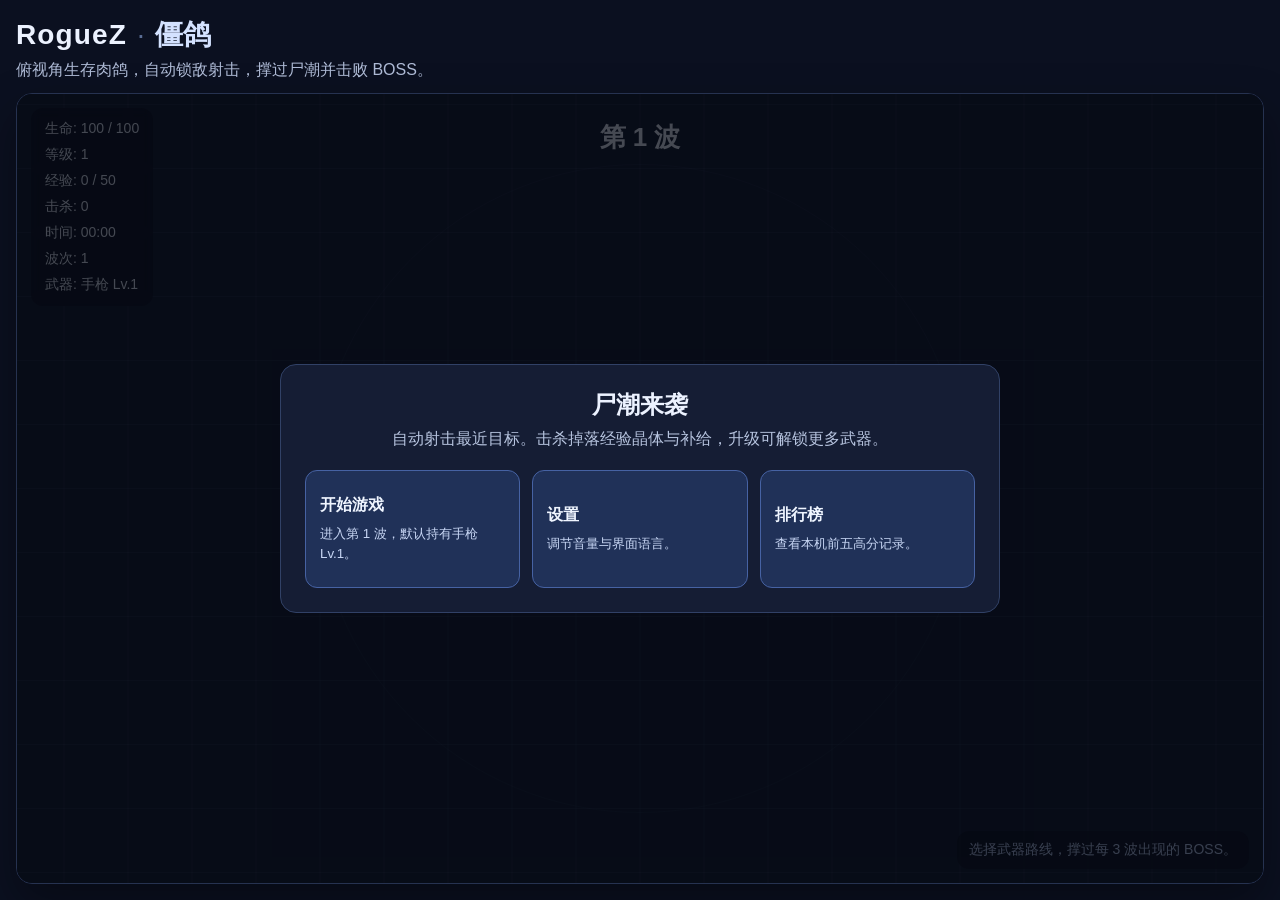
==== index.html @ 183d68a4 "Add files via upload" ====
<!DOCTYPE html>
<html lang="zh-CN" id="htmlRoot">
<head>
  <meta charset="UTF-8">
  <meta name="viewport" content="width=device-width, initial-scale=1.0">
  <title>RogueZ · 僵鸽</title>
  <link rel="stylesheet" href="style.css">
</head>
<body>
  <div class="game-shell">
    <header class="topbar">
      <div>
        <h1 class="game-title"><span class="game-title-en">RogueZ</span><span class="game-title-sep">·</span><span id="gameTitleSuffix" class="game-title-cn">僵鸽</span></h1>
        <p id="pageSubtitle">俯视角生存肉鸽，自动锁敌射击，撑过尸潮并击败 BOSS。</p>
      </div>
    </header>

    <section class="game-panel">
      <canvas id="gameCanvas" width="960" height="540"></canvas>

      <div id="hud" class="hud">
        <div><span id="hudLblHp"></span> <span id="hpText">0 / 0</span></div>
        <div><span id="hudLblLevel"></span> <span id="levelText">1</span></div>
        <div><span id="hudLblXp"></span> <span id="xpText">0 / 0</span></div>
        <div><span id="hudLblKills"></span> <span id="killsText">0</span></div>
        <div><span id="hudLblTime"></span> <span id="timeText">00:00</span></div>
        <div><span id="hudLblWave"></span> <span id="waveText">1</span></div>
        <div><span id="hudLblWeapons"></span> <span id="weaponText">—</span></div>
      </div>

      <div id="message" class="message">清理尸潮，尽可能活得更久。</div>

      <div id="bossBar" class="boss-bar hidden">
        <div class="boss-bar-header">
          <span id="bossWave">BOSS WAVE</span>
        </div>
        <div class="boss-bar-name-row">
          <span id="bossName">尸王</span>
        </div>
        <div class="boss-bar-track">
          <div id="bossHpFill" class="boss-bar-fill"></div>
        </div>
      </div>

      <div id="overlay" class="overlay hidden">
        <div class="overlay-card">
          <h2 id="overlayTitle">开始游戏</h2>
          <p id="overlayText">选择一项强化。</p>
          <div id="upgradeOptions" class="upgrade-options"></div>
        </div>
      </div>

      <div id="touchControls" class="touch-controls">
        <div class="touch-hint">触屏拖动摇杆移动，武器会自动射击</div>
        <div id="joystick" class="joystick">
          <div id="joystickKnob" class="joystick-knob"></div>
        </div>
      </div>
    </section>
  </div>

  <script src="i18n.js"></script>
  <script src="game.js"></script>
</body>
</html>
---- style.css ----
* {
  box-sizing: border-box;
}

html,
body {
  margin: 0;
  height: 100%;
  min-height: 100%;
  font-family: Arial, Helvetica, sans-serif;
  background: #0b1020;
  color: #ecf2ff;
}

body {
  display: flex;
  flex-direction: column;
  justify-content: flex-start;
  align-items: stretch;
  padding: 16px;
  box-sizing: border-box;
  user-select: none;
}

.game-shell {
  width: 100%;
  max-width: 100%;
  flex: 1;
  min-height: 0;
  display: flex;
  flex-direction: column;
}

.topbar {
  flex-shrink: 0;
  display: flex;
  justify-content: space-between;
  align-items: center;
  gap: 16px;
  margin-bottom: 12px;
}

.topbar .game-title {
  margin: 0 0 6px;
  font-size: 28px;
  display: flex;
  flex-wrap: wrap;
  align-items: baseline;
  gap: 0 10px;
}

.game-title-en {
  letter-spacing: 0.04em;
  font-weight: 700;
}

.game-title-sep {
  color: #5a6d94;
  font-weight: 400;
}

.game-title-cn {
  font-weight: 600;
  color: #d4e2ff;
}

.topbar p {
  margin: 0;
  color: #afbbd6;
}

.game-panel {
  position: relative;
  flex: 1;
  min-height: 0;
  width: 100%;
  display: grid;
  grid-template: 1fr / 1fr;
  border: 1px solid #263250;
  border-radius: 16px;
  overflow: hidden;
  background: linear-gradient(180deg, #151c33 0%, #0e1425 100%);
  box-shadow: 0 20px 45px rgba(0, 0, 0, 0.35);
}

#gameCanvas {
  display: block;
  width: 100%;
  height: 100%;
  min-width: 0;
  min-height: 0;
  background: #11182c;
  touch-action: none;
}

.hud {
  position: absolute;
  top: 14px;
  left: 14px;
  display: grid;
  gap: 8px;
  padding: 12px 14px;
  border-radius: 12px;
  background: rgba(9, 14, 27, 0.75);
  backdrop-filter: blur(4px);
  font-size: 14px;
}

.message {
  position: absolute;
  right: 14px;
  bottom: 14px;
  max-width: 300px;
  padding: 10px 12px;
  border-radius: 12px;
  background: rgba(9, 14, 27, 0.75);
  color: #bfd0f6;
  font-size: 14px;
}

.boss-bar {
  position: absolute;
  top: 62px;
  left: 50%;
  width: min(420px, calc(100% - 220px));
  transform: translateX(-50%);
  padding: 8px 12px 10px;
  border: 1px solid #5d3342;
  border-radius: 12px;
  background: rgba(31, 11, 20, 0.85);
}

.boss-bar.hidden {
  display: none;
}

.boss-bar-header {
  display: flex;
  justify-content: flex-end;
  gap: 12px;
  min-height: 1.1em;
  margin-bottom: 2px;
  font-size: 12px;
  color: #ffd0d7;
}

.boss-bar-name-row {
  display: flex;
  justify-content: flex-start;
  align-items: center;
  margin-bottom: 6px;
  font-size: 15px;
  font-weight: 600;
  color: #ffe8ec;
  line-height: 1.25;
}

.boss-bar-track {
  height: 12px;
  overflow: hidden;
  border-radius: 999px;
  background: rgba(255, 255, 255, 0.1);
}

.boss-bar-fill {
  width: 0%;
  height: 100%;
  border-radius: inherit;
  background: linear-gradient(90deg, #ff7f8d 0%, #ff485d 100%);
}

.overlay {
  position: absolute;
  inset: 0;
  display: flex;
  align-items: center;
  justify-content: center;
  padding: 20px;
  background: rgba(5, 8, 16, 0.72);
}

.overlay.hidden {
  display: none;
}

.overlay-card {
  width: min(720px, 100%);
  padding: 24px;
  border: 1px solid #314166;
  border-radius: 16px;
  background: #151d34;
  text-align: center;
}

.overlay-card h2 {
  margin-top: 0;
  margin-bottom: 8px;
}

.overlay-card p {
  margin: 0 0 20px;
  color: #b7c4df;
}

.upgrade-options {
  display: grid;
  grid-template-columns: repeat(auto-fit, minmax(180px, 1fr));
  gap: 12px;
}

.upgrade-options--settings {
  grid-template-columns: 1fr;
  max-width: 420px;
  margin: 0 auto;
}

.upgrade-options--leaderboard {
  grid-template-columns: 1fr;
  max-width: 520px;
  margin: 0 auto;
}

.leaderboard-wrap {
  text-align: left;
}

.leaderboard-empty {
  margin: 0 0 12px;
  padding: 18px 12px;
  color: #9ab0d4;
  text-align: center;
  font-size: 14px;
}

.leaderboard-list {
  margin: 0 0 12px;
  padding: 0;
  list-style: none;
}

.leaderboard-row {
  display: flex;
  gap: 14px;
  align-items: flex-start;
  margin-bottom: 10px;
  padding: 12px 14px;
  border: 1px solid #314166;
  border-radius: 12px;
  background: rgba(12, 20, 40, 0.55);
}

.leaderboard-row:last-child {
  margin-bottom: 0;
}

.lb-rank {
  flex-shrink: 0;
  width: 28px;
  height: 28px;
  display: flex;
  align-items: center;
  justify-content: center;
  border-radius: 8px;
  background: #284173;
  font-weight: 700;
  font-size: 14px;
  color: #eff5ff;
}

.lb-body {
  flex: 1;
  min-width: 0;
}

.lb-score-line {
  font-size: 15px;
  color: #e8f0ff;
  margin-bottom: 4px;
  line-height: 1.35;
}

.lb-score-line strong {
  color: #9edbff;
}

.lb-sub {
  font-size: 12px;
  color: #95a8cc;
  line-height: 1.4;
}

.settings-volume-row {
  display: flex;
  flex-direction: column;
  align-items: stretch;
  gap: 12px;
  padding: 16px;
  margin-bottom: 4px;
  text-align: left;
  border: 1px solid #314166;
  border-radius: 12px;
  background: rgba(20, 35, 70, 0.45);
}

.settings-volume-label {
  display: flex;
  justify-content: space-between;
  align-items: center;
  font-size: 14px;
  color: #c7d6f4;
}

.settings-volume-value {
  font-variant-numeric: tabular-nums;
  color: #89b4ff;
}

.settings-volume-slider {
  width: 100%;
  height: 8px;
  accent-color: #6b9fff;
  cursor: pointer;
}

.settings-lang-select {
  width: 100%;
  max-width: 280px;
  align-self: flex-start;
  padding: 10px 12px;
  font-size: 14px;
  color: #e8f0ff;
  background: rgba(12, 22, 48, 0.9);
  border: 1px solid #4662a3;
  border-radius: 10px;
  cursor: pointer;
}

.settings-lang-select:focus {
  outline: 2px solid #6b9fff;
  outline-offset: 2px;
}

.upgrade-button {
  border: 1px solid #4662a3;
  border-radius: 12px;
  background: #203158;
  color: #eff5ff;
  cursor: pointer;
  transition: transform 0.12s ease, background 0.12s ease;
}

.upgrade-button:hover {
  background: #284173;
  transform: translateY(-1px);
}

.upgrade-button {
  min-height: 118px;
  padding: 14px;
  text-align: left;
}

.upgrade-button strong {
  display: block;
  margin-bottom: 8px;
  font-size: 16px;
}

.upgrade-button span {
  display: block;
  color: #c7d6f4;
  line-height: 1.5;
}

.touch-controls {
  position: absolute;
  inset: 0;
  pointer-events: none;
}

.touch-hint {
  position: absolute;
  left: 14px;
  bottom: 132px;
  padding: 8px 10px;
  border-radius: 10px;
  background: rgba(9, 14, 27, 0.75);
  color: #bfd0f6;
  font-size: 12px;
  opacity: 0;
}

.joystick {
  position: absolute;
  left: 18px;
  bottom: 18px;
  width: 100px;
  height: 100px;
  border: 1px solid rgba(182, 205, 255, 0.34);
  border-radius: 50%;
  background: rgba(117, 148, 207, 0.14);
  opacity: 0;
  pointer-events: none;
  transition: opacity 0.15s ease;
}

.joystick-knob {
  position: absolute;
  left: 50%;
  top: 50%;
  width: 46px;
  height: 46px;
  border-radius: 50%;
  background: rgba(223, 236, 255, 0.75);
  transform: translate(-50%, -50%);
}

body.touch-enabled .touch-hint,
body.touch-enabled .joystick {
  opacity: 1;
}

body.touch-enabled .joystick {
  pointer-events: auto;
}

@media (max-width: 700px) {
  body {
    padding: 12px;
  }

  .topbar {
    align-items: flex-start;
    flex-direction: column;
  }

  .boss-bar {
    width: calc(100% - 32px);
  }

  .hud {
    right: 14px;
    left: auto;
    max-width: 42%;
    font-size: 13px;
  }

  .message {
    left: 14px;
    right: 14px;
    bottom: 14px;
    max-width: none;
  }
}

@media (pointer: coarse) {
  body {
    padding: 8px;
  }

  .touch-hint,
  .joystick {
    opacity: 1;
  }

  .joystick {
    pointer-events: auto;
  }
}
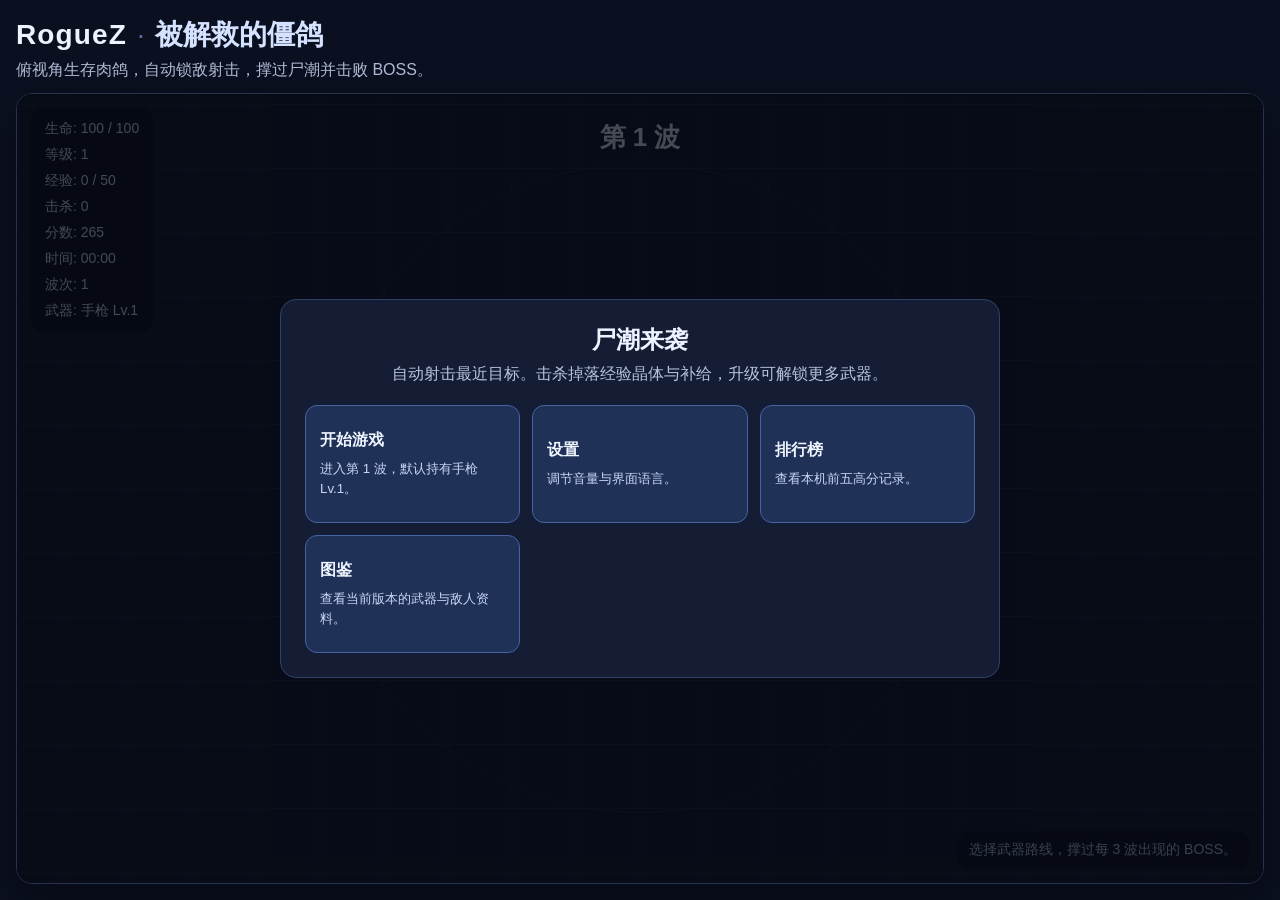
==== commit c4c1c88a: "Add files via upload" ====
--- a/index.html
+++ b/index.html
@@ -1,65 +1,73 @@
-<!DOCTYPE html>
-<html lang="zh-CN" id="htmlRoot">
-<head>
-  <meta charset="UTF-8">
-  <meta name="viewport" content="width=device-width, initial-scale=1.0">
-  <title>RogueZ · 僵鸽</title>
-  <link rel="stylesheet" href="style.css">
-</head>
-<body>
-  <div class="game-shell">
-    <header class="topbar">
-      <div>
-        <h1 class="game-title"><span class="game-title-en">RogueZ</span><span class="game-title-sep">·</span><span id="gameTitleSuffix" class="game-title-cn">僵鸽</span></h1>
-        <p id="pageSubtitle">俯视角生存肉鸽，自动锁敌射击，撑过尸潮并击败 BOSS。</p>
-      </div>
-    </header>
-
-    <section class="game-panel">
-      <canvas id="gameCanvas" width="960" height="540"></canvas>
-
-      <div id="hud" class="hud">
-        <div><span id="hudLblHp"></span> <span id="hpText">0 / 0</span></div>
-        <div><span id="hudLblLevel"></span> <span id="levelText">1</span></div>
-        <div><span id="hudLblXp"></span> <span id="xpText">0 / 0</span></div>
-        <div><span id="hudLblKills"></span> <span id="killsText">0</span></div>
-        <div><span id="hudLblTime"></span> <span id="timeText">00:00</span></div>
-        <div><span id="hudLblWave"></span> <span id="waveText">1</span></div>
-        <div><span id="hudLblWeapons"></span> <span id="weaponText">—</span></div>
-      </div>
-
-      <div id="message" class="message">清理尸潮，尽可能活得更久。</div>
-
-      <div id="bossBar" class="boss-bar hidden">
-        <div class="boss-bar-header">
-          <span id="bossWave">BOSS WAVE</span>
-        </div>
-        <div class="boss-bar-name-row">
-          <span id="bossName">尸王</span>
-        </div>
-        <div class="boss-bar-track">
-          <div id="bossHpFill" class="boss-bar-fill"></div>
-        </div>
-      </div>
-
-      <div id="overlay" class="overlay hidden">
-        <div class="overlay-card">
-          <h2 id="overlayTitle">开始游戏</h2>
-          <p id="overlayText">选择一项强化。</p>
-          <div id="upgradeOptions" class="upgrade-options"></div>
-        </div>
-      </div>
-
-      <div id="touchControls" class="touch-controls">
-        <div class="touch-hint">触屏拖动摇杆移动，武器会自动射击</div>
-        <div id="joystick" class="joystick">
-          <div id="joystickKnob" class="joystick-knob"></div>
-        </div>
-      </div>
-    </section>
-  </div>
-
-  <script src="i18n.js"></script>
-  <script src="game.js"></script>
-</body>
-</html>
+<!DOCTYPE html>
+<html lang="zh-CN" id="htmlRoot">
+<head>
+  <meta charset="UTF-8">
+  <meta name="viewport" content="width=device-width, initial-scale=1.0">
+  <title>被解救的僵鸽</title>
+  <link rel="stylesheet" href="style.css">
+</head>
+<body>
+  <div class="game-shell">
+    <header class="topbar">
+      <div>
+        <h1 class="game-title"><span class="game-title-en">RogueZ</span><span class="game-title-sep">·</span><span id="gameTitleSuffix" class="game-title-cn">被解救的僵鸽</span></h1>
+        <p id="pageSubtitle">俯视角生存肉鸽，自动锁敌射击，撑过尸潮并击败 BOSS。</p>
+      </div>
+    </header>
+
+    <section class="game-panel">
+      <canvas id="gameCanvas" width="960" height="540"></canvas>
+
+      <div id="hud" class="hud">
+        <div><span id="hudLblHp"></span> <span id="hpText">0 / 0</span></div>
+        <div><span id="hudLblLevel"></span> <span id="levelText">1</span></div>
+        <div><span id="hudLblXp"></span> <span id="xpText">0 / 0</span></div>
+        <div><span id="hudLblKills"></span> <span id="killsText">0</span></div>
+        <div><span id="hudLblScore"></span> <span id="scoreText">0</span></div>
+        <div><span id="hudLblTime"></span> <span id="timeText">00:00</span></div>
+        <div><span id="hudLblWave"></span> <span id="waveText">1</span></div>
+        <div><span id="hudLblWeapons"></span> <span id="weaponText">—</span></div>
+        <div id="comboHud" class="combo-hud hidden" data-tier="0">
+          <div id="comboFlame" class="combo-flame"></div>
+          <div class="combo-copy">
+            <div><span id="hudLblCombo"></span> <span id="comboText">0</span></div>
+            <div id="comboMultText" class="combo-multiplier">x1.00</div>
+          </div>
+        </div>
+      </div>
+
+      <div id="message" class="message">清理尸潮，尽可能活得更久。</div>
+
+      <div id="bossBar" class="boss-bar hidden">
+        <div class="boss-bar-header">
+          <span id="bossWave">BOSS WAVE</span>
+        </div>
+        <div class="boss-bar-name-row">
+          <span id="bossName">尸王</span>
+        </div>
+        <div class="boss-bar-track">
+          <div id="bossHpFill" class="boss-bar-fill"></div>
+        </div>
+      </div>
+
+      <div id="overlay" class="overlay hidden">
+        <div class="overlay-card">
+          <h2 id="overlayTitle">开始游戏</h2>
+          <p id="overlayText">选择一项强化。</p>
+          <div id="upgradeOptions" class="upgrade-options"></div>
+        </div>
+      </div>
+
+      <div id="touchControls" class="touch-controls">
+        <div class="touch-hint">触屏拖动摇杆移动，武器会自动射击</div>
+        <div id="joystick" class="joystick">
+          <div id="joystickKnob" class="joystick-knob"></div>
+        </div>
+      </div>
+    </section>
+  </div>
+
+  <script src="i18n.js"></script>
+  <script src="game.js"></script>
+</body>
+</html>
--- a/style.css
+++ b/style.css
@@ -106,6 +106,80 @@
   font-size: 14px;
 }
 
+.combo-hud {
+  display: flex;
+  align-items: center;
+  gap: 10px;
+  margin-top: 4px;
+  padding-top: 8px;
+  border-top: 1px solid rgba(140, 164, 220, 0.16);
+}
+
+.combo-hud.hidden {
+  display: none;
+}
+
+.combo-hud.is-active {
+  transform: scale(1.02);
+}
+
+.combo-copy {
+  display: grid;
+  gap: 2px;
+}
+
+.combo-multiplier {
+  color: #ffd38d;
+  font-weight: 700;
+}
+
+.combo-flame {
+  position: relative;
+  width: 18px;
+  height: 26px;
+  flex: 0 0 auto;
+  border-radius: 60% 40% 65% 35% / 65% 55% 45% 35%;
+  transform: rotate(45deg);
+  background: radial-gradient(circle at 30% 30%, #fff2b7 0%, #ffb454 42%, #ff6a39 78%, #912617 100%);
+  box-shadow: 0 0 8px rgba(255, 148, 77, 0.3);
+  animation: combo-flame-flicker 1.1s ease-in-out infinite;
+}
+
+.combo-flame::before {
+  content: "";
+  position: absolute;
+  inset: 5px 4px 6px 6px;
+  border-radius: inherit;
+  background: radial-gradient(circle at 30% 30%, #fffaf0 0%, #ffe18d 36%, #ff9050 100%);
+}
+
+.combo-hud[data-tier="0"] .combo-flame {
+  filter: saturate(0.75) brightness(0.9);
+  box-shadow: 0 0 6px rgba(255, 148, 77, 0.2);
+}
+
+.combo-hud[data-tier="1"] .combo-flame {
+  box-shadow: 0 0 10px rgba(255, 138, 66, 0.35);
+}
+
+.combo-hud[data-tier="2"] .combo-flame {
+  transform: rotate(45deg) scale(1.08);
+  box-shadow: 0 0 12px rgba(255, 128, 54, 0.42);
+}
+
+.combo-hud[data-tier="3"] .combo-flame,
+.combo-hud[data-tier="4"] .combo-flame,
+.combo-hud[data-tier="5"] .combo-flame {
+  transform: rotate(45deg) scale(1.14);
+  box-shadow: 0 0 16px rgba(255, 118, 46, 0.5);
+}
+
+@keyframes combo-flame-flicker {
+  0% { transform: rotate(43deg) scale(0.98); }
+  50% { transform: rotate(47deg) scale(1.04); }
+  100% { transform: rotate(44deg) scale(1); }
+}
+
 .message {
   position: absolute;
   right: 14px;
@@ -192,6 +266,16 @@
   text-align: center;
 }
 
+.overlay-card--codex {
+  position: relative;
+  width: min(980px, 100%);
+  max-height: min(88vh, calc(100% - 8px));
+  display: flex;
+  flex-direction: column;
+  min-height: 0;
+  overflow: visible;
+}
+
 .overlay-card h2 {
   margin-top: 0;
   margin-bottom: 8px;
@@ -220,8 +304,545 @@
   margin: 0 auto;
 }
 
+.upgrade-options--codex {
+  display: flex;
+  flex-direction: column;
+  gap: 12px;
+  width: min(860px, 100%);
+  margin: 0 auto;
+  overflow: hidden;
+  padding-right: 0;
+}
+
+.upgrade-options--codex-root {
+  display: flex;
+  flex-direction: column;
+  gap: 14px;
+  width: min(860px, 100%);
+  margin: 0 auto;
+}
+
+.codex-root-grid {
+  display: grid;
+  grid-template-columns: repeat(2, minmax(0, 1fr));
+  gap: 16px;
+}
+
+.codex-root-card {
+  min-height: 180px;
+  padding: 22px;
+  border: 1px solid #314166;
+  border-radius: 16px;
+  background: rgba(12, 20, 40, 0.55);
+  color: #eff5ff;
+  text-align: left;
+  cursor: pointer;
+  transition: transform 0.12s ease, background 0.12s ease;
+}
+
+.codex-root-card:hover {
+  background: #203158;
+  transform: translateY(-1px);
+}
+
+.codex-root-card strong,
+.codex-root-card span,
+.codex-root-card small {
+  display: block;
+}
+
+.codex-root-card strong {
+  margin-bottom: 12px;
+  font-size: 26px;
+}
+
+.codex-root-card span {
+  color: #c7d6f4;
+  line-height: 1.6;
+  margin-bottom: 14px;
+}
+
+.codex-root-card small {
+  color: #9edbff;
+  font-size: 14px;
+}
+
+.codex-back-button {
+  flex-shrink: 0;
+  min-height: 92px;
+  text-align: center;
+}
+
+.codex-back-button strong,
+.codex-back-button span {
+  text-align: center;
+}
+
 .leaderboard-wrap {
   text-align: left;
+}
+
+.codex-tabs {
+  display: flex;
+  justify-content: center;
+  gap: 10px;
+}
+
+.codex-tab,
+.codex-page-button {
+  border: 1px solid #4662a3;
+  border-radius: 12px;
+  background: #203158;
+  color: #eff5ff;
+  cursor: pointer;
+  transition: transform 0.12s ease, background 0.12s ease, opacity 0.12s ease;
+}
+
+.codex-tab:hover,
+.codex-page-button:hover {
+  background: #284173;
+  transform: translateY(-1px);
+}
+
+.codex-tab {
+  min-width: 120px;
+  padding: 10px 18px;
+  font-size: 14px;
+  font-weight: 700;
+}
+
+.codex-tab.is-active {
+  background: #33569c;
+  border-color: #7ea7ff;
+}
+
+.codex-page-area {
+  min-height: 0;
+  margin-bottom: 6px;
+}
+
+.codex-section {
+  position: relative;
+  text-align: left;
+}
+
+.codex-section-title {
+  margin: 0 0 14px;
+  font-size: 18px;
+  color: #e8f0ff;
+}
+
+.codex-grid {
+  display: grid;
+  grid-template-columns: repeat(auto-fit, minmax(132px, 148px));
+  justify-content: center;
+  gap: 14px;
+}
+
+.codex-grid-wrap {
+  position: relative;
+}
+
+.codex-card {
+  position: relative;
+  display: block;
+  width: 100%;
+  min-height: 192px;
+  padding: 12px;
+  border: 2px solid #5a6f9f;
+  border-radius: 18px;
+  background:
+    radial-gradient(circle at top, rgba(255, 255, 255, 0.05), transparent 50%),
+    linear-gradient(180deg, rgba(22, 31, 56, 0.98) 0%, rgba(11, 17, 31, 0.98) 100%);
+  box-shadow:
+    inset 0 0 0 1px rgba(255, 255, 255, 0.04),
+    0 10px 18px rgba(0, 0, 0, 0.18);
+  overflow: hidden;
+  text-align: left;
+  cursor: pointer;
+  transition: transform 0.12s ease, box-shadow 0.12s ease, background 0.12s ease;
+}
+
+.codex-card:hover,
+.codex-card:focus-visible {
+  transform: translateY(-2px);
+  box-shadow:
+    inset 0 0 0 1px rgba(255, 255, 255, 0.05),
+    0 0 0 2px rgba(144, 164, 255, 0.2),
+    0 14px 28px rgba(0, 0, 0, 0.24);
+  outline: none;
+}
+
+.codex-card::before {
+  content: "";
+  position: absolute;
+  inset: 0;
+  border-top: 4px solid rgba(168, 186, 255, 0.9);
+  opacity: 0.95;
+  pointer-events: none;
+}
+
+.codex-card::after {
+  content: "";
+  position: absolute;
+  inset: 8px;
+  border-radius: 12px;
+  pointer-events: none;
+  opacity: 0.28;
+}
+
+.codex-card[data-category="weapons"]::after {
+  border: 1px solid rgba(255, 255, 255, 0.16);
+  box-shadow: inset 0 0 24px rgba(120, 180, 255, 0.06);
+}
+
+.codex-card[data-category="enemies"]::after {
+  background:
+    repeating-linear-gradient(
+      -24deg,
+      rgba(255, 255, 255, 0.06) 0 2px,
+      transparent 2px 10px
+    );
+}
+
+.codex-card.is-locked {
+  border-color: #5a6f9f;
+  background:
+    repeating-linear-gradient(
+      45deg,
+      rgba(173, 189, 255, 0.06) 0 8px,
+      rgba(17, 25, 46, 0) 8px 16px
+    ),
+    linear-gradient(180deg, rgba(33, 45, 80, 0.98) 0%, rgba(14, 21, 40, 0.98) 100%);
+  box-shadow:
+    inset 0 0 0 1px rgba(255, 255, 255, 0.03),
+    0 0 0 2px rgba(144, 164, 255, 0.1),
+    0 10px 18px rgba(0, 0, 0, 0.18);
+}
+
+.codex-card.is-locked::before {
+  border-top-color: rgba(168, 186, 255, 0.7);
+}
+
+.codex-card.is-locked::after {
+  border: 1px solid rgba(168, 186, 255, 0.14);
+  background:
+    radial-gradient(circle at center, rgba(168, 186, 255, 0.08), transparent 58%),
+    linear-gradient(135deg, rgba(255, 255, 255, 0.03), transparent 42%);
+  opacity: 1;
+}
+
+.codex-card-top {
+  display: flex;
+  justify-content: space-between;
+  align-items: center;
+  gap: 12px;
+  margin-bottom: 10px;
+}
+
+.codex-card-tag,
+.codex-card-index {
+  font-size: 12px;
+  font-weight: 700;
+  letter-spacing: 0.04em;
+  text-transform: uppercase;
+  position: relative;
+  z-index: 1;
+}
+
+.codex-card-tag {
+  color: #a8baff;
+}
+
+.codex-card-index {
+  color: #91a0c4;
+}
+
+.codex-card-art {
+  display: flex;
+  align-items: center;
+  justify-content: center;
+  width: 100%;
+  min-height: 88px;
+  margin-bottom: 14px;
+  border-radius: 12px;
+  background: rgba(255, 255, 255, 0.04);
+  color: #dce7ff;
+  font-size: 28px;
+  font-weight: 800;
+  letter-spacing: 0.06em;
+  position: relative;
+  z-index: 1;
+}
+
+.codex-card-art--back {
+  border: 1px solid rgba(168, 186, 255, 0.14);
+  background:
+    radial-gradient(circle at center, rgba(168, 186, 255, 0.1), transparent 60%),
+    repeating-linear-gradient(
+      -45deg,
+      rgba(168, 186, 255, 0.08) 0 6px,
+      rgba(255, 255, 255, 0) 6px 12px
+    ),
+    linear-gradient(180deg, rgba(28, 39, 70, 0.96), rgba(16, 23, 43, 0.98));
+  color: #dbe4ff;
+  font-size: 44px;
+  text-shadow: 0 2px 10px rgba(255, 255, 255, 0.08);
+}
+
+.codex-card-lock {
+  position: absolute;
+  right: 14px;
+  top: 14px;
+  padding: 4px 8px;
+  border-radius: 999px;
+  background: rgba(118, 128, 152, 0.16);
+  color: #c9d0df;
+  font-size: 11px;
+  font-style: normal;
+  font-weight: 700;
+  z-index: 1;
+}
+
+.codex-card strong {
+  display: block;
+  margin: 0;
+  font-size: 13px;
+  color: #eff5ff;
+  position: relative;
+  z-index: 1;
+  text-align: center;
+  line-height: 1.35;
+}
+
+.codex-card-name {
+  text-align: center;
+}
+
+.codex-card.is-locked strong {
+  color: #dbe4ff;
+}
+
+.codex-card.is-locked .codex-card-art {
+  min-height: 118px;
+  margin-bottom: 0;
+}
+
+.codex-info-panel {
+  min-height: 110px;
+  padding: 14px 16px;
+  border: 1px solid #314166;
+  border-radius: 14px;
+  background: rgba(12, 20, 40, 0.94);
+  text-align: left;
+  backdrop-filter: blur(8px);
+  box-shadow: 0 16px 30px rgba(0, 0, 0, 0.28);
+}
+
+.codex-info-panel--floating {
+  position: absolute;
+  left: 0;
+  top: 0;
+  width: min(420px, calc(100vw - 40px));
+  min-height: 0;
+  margin-top: 0;
+  opacity: 0;
+  visibility: hidden;
+  pointer-events: none;
+  transform: translateY(4px);
+  z-index: 6;
+  transition: opacity 0.12s ease, transform 0.12s ease;
+}
+
+.codex-info-panel--floating.is-visible {
+  opacity: 1;
+  visibility: visible;
+  transform: translateY(0);
+}
+
+.codex-info-layout {
+  display: flex;
+  align-items: stretch;
+  gap: 14px;
+}
+
+.codex-info-preview {
+  flex: 0 0 148px;
+  min-height: 180px;
+  padding: 12px;
+  border: 2px solid #5a6f9f;
+  border-radius: 14px;
+  background:
+    radial-gradient(circle at top, rgba(255, 255, 255, 0.06), transparent 50%),
+    linear-gradient(180deg, rgba(22, 31, 56, 0.98) 0%, rgba(11, 17, 31, 0.98) 100%);
+  box-shadow:
+    inset 0 0 0 1px rgba(255, 255, 255, 0.05),
+    0 10px 18px rgba(0, 0, 0, 0.18);
+}
+
+.codex-info-preview.is-locked {
+  border-color: #5a6f9f;
+  background:
+    repeating-linear-gradient(
+      45deg,
+      rgba(173, 189, 255, 0.06) 0 8px,
+      rgba(17, 25, 46, 0) 8px 16px
+    ),
+    linear-gradient(180deg, rgba(33, 45, 80, 0.98) 0%, rgba(14, 21, 40, 0.98) 100%);
+}
+
+.codex-info-preview-top {
+  display: flex;
+  align-items: center;
+  justify-content: space-between;
+  gap: 8px;
+  margin-bottom: 10px;
+}
+
+.codex-info-preview-tag {
+  color: #a8baff;
+  font-size: 11px;
+  font-weight: 700;
+  letter-spacing: 0.04em;
+  text-transform: uppercase;
+}
+
+.codex-info-preview-art {
+  display: flex;
+  align-items: center;
+  justify-content: center;
+  min-height: 72px;
+  margin-bottom: 14px;
+  border-radius: 12px;
+  background: rgba(255, 255, 255, 0.04);
+  color: #dce7ff;
+  font-size: 34px;
+  font-weight: 800;
+  letter-spacing: 0.04em;
+}
+
+.codex-info-preview-art--back {
+  border: 1px solid rgba(168, 186, 255, 0.14);
+  background:
+    radial-gradient(circle at center, rgba(168, 186, 255, 0.1), transparent 60%),
+    repeating-linear-gradient(
+      -45deg,
+      rgba(168, 186, 255, 0.08) 0 6px,
+      rgba(255, 255, 255, 0) 6px 12px
+    ),
+    linear-gradient(180deg, rgba(28, 39, 70, 0.96), rgba(16, 23, 43, 0.98));
+  color: #dbe4ff;
+  font-size: 42px;
+}
+
+.codex-info-preview-name {
+  display: block;
+  color: #eff5ff;
+  font-size: 16px;
+  text-align: center;
+}
+
+.codex-info-preview.is-locked .codex-info-preview-name {
+  color: #dbe4ff;
+}
+
+.codex-info-content {
+  flex: 1;
+  min-width: 0;
+}
+
+.codex-info-top {
+  display: flex;
+  justify-content: flex-start;
+  align-items: center;
+  gap: 12px;
+  margin-bottom: 10px;
+}
+
+.codex-info-badge,
+.codex-info-index {
+  font-size: 12px;
+  font-weight: 700;
+}
+
+.codex-info-badge {
+  padding: 4px 8px;
+  border-radius: 999px;
+  background: color-mix(in srgb, var(--codex-accent, #7ea7ff) 20%, transparent);
+  color: var(--codex-accent, #dce7ff);
+}
+
+.codex-info-index {
+  color: #96a5c8;
+}
+
+.codex-info-title {
+  margin: 0 0 8px;
+  font-size: 22px;
+  color: #eff5ff;
+}
+
+.codex-info-desc {
+  margin: 0 0 10px;
+  color: #c7d6f4;
+  line-height: 1.6;
+}
+
+.codex-info-stats {
+  color: #9edbff;
+  font-size: 14px;
+  line-height: 1.6;
+}
+
+@media (max-width: 700px) {
+  .codex-info-layout {
+    flex-direction: column;
+  }
+
+  .codex-info-preview {
+    flex-basis: auto;
+    min-height: 0;
+  }
+
+  .codex-info-panel--floating {
+    width: min(320px, calc(100vw - 24px));
+  }
+}
+
+.codex-footer {
+  position: relative;
+  z-index: 3;
+  display: flex;
+  align-items: center;
+  justify-content: center;
+  gap: 14px;
+  margin-top: 6px;
+}
+
+.codex-page-button {
+  min-width: 52px;
+  padding: 10px 14px;
+  font-size: 18px;
+  font-weight: 700;
+}
+
+.codex-page-button:disabled {
+  opacity: 0.45;
+  cursor: default;
+  transform: none;
+}
+
+.codex-page-indicator {
+  min-width: 168px;
+  padding: 10px 18px;
+  border-radius: 12px;
+  background: #ef5b4b;
+  color: #fff6f3;
+  font-size: 24px;
+  font-weight: 700;
+  text-align: center;
+  position: relative;
+  z-index: 3;
 }
 
 .leaderboard-empty {
@@ -451,6 +1072,27 @@
     bottom: 14px;
     max-width: none;
   }
+
+  .overlay-card--codex {
+    width: 100%;
+  }
+
+  .codex-root-grid,
+  .codex-grid {
+    grid-template-columns: 1fr;
+  }
+
+  .codex-page-indicator {
+    min-width: 120px;
+    font-size: 20px;
+  }
+}
+
+@media (max-width: 980px) {
+  .codex-grid {
+    grid-template-columns: repeat(auto-fit, minmax(132px, 148px));
+    justify-content: center;
+  }
 }
 
 @media (pointer: coarse) {
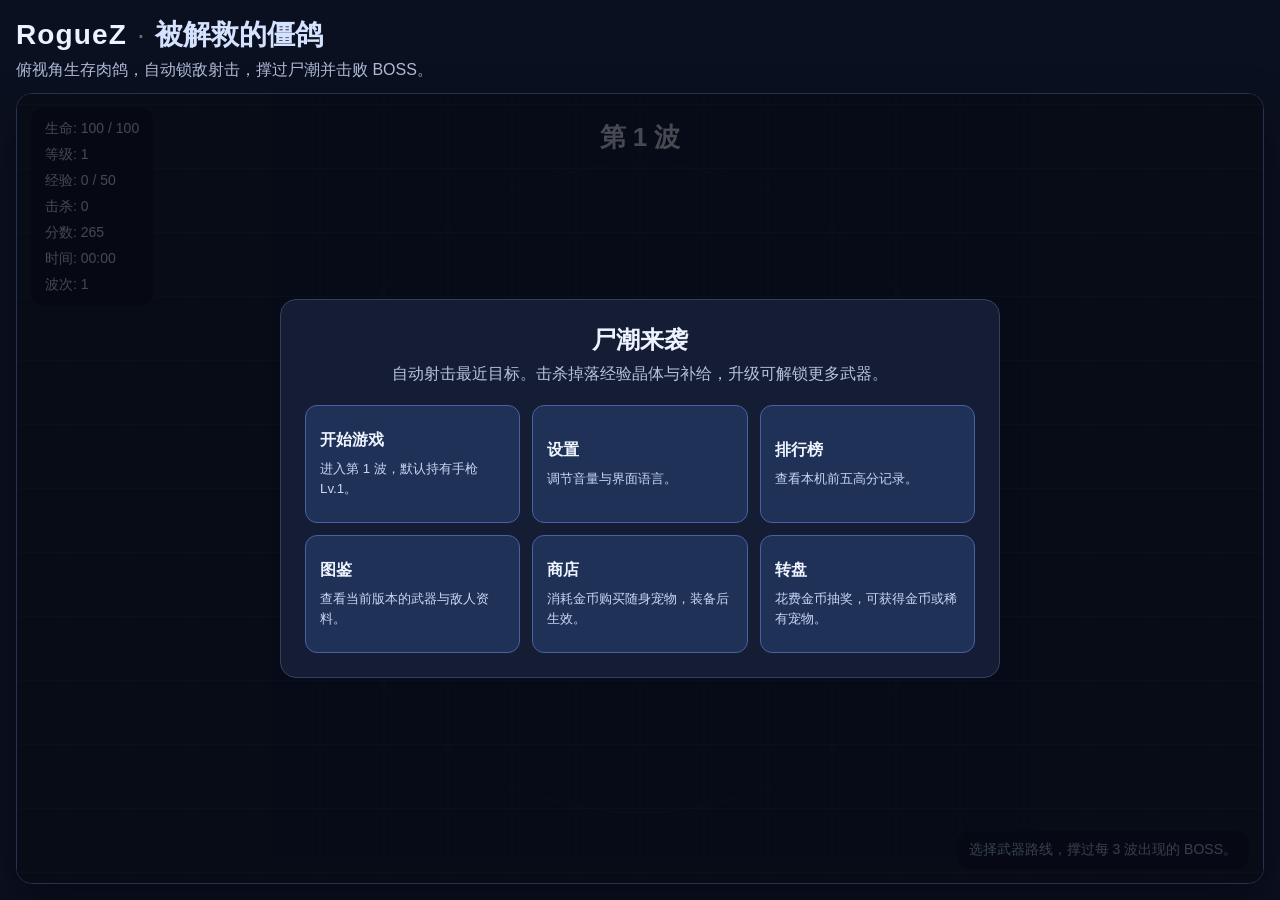
==== commit 1f469fe2: "Add files via upload" ====
--- a/index.html
+++ b/index.html
@@ -26,7 +26,6 @@
         <div><span id="hudLblScore"></span> <span id="scoreText">0</span></div>
         <div><span id="hudLblTime"></span> <span id="timeText">00:00</span></div>
         <div><span id="hudLblWave"></span> <span id="waveText">1</span></div>
-        <div><span id="hudLblWeapons"></span> <span id="weaponText">—</span></div>
         <div id="comboHud" class="combo-hud hidden" data-tier="0">
           <div id="comboFlame" class="combo-flame"></div>
           <div class="combo-copy">
@@ -59,7 +58,6 @@
       </div>
 
       <div id="touchControls" class="touch-controls">
-        <div class="touch-hint">触屏拖动摇杆移动，武器会自动射击</div>
         <div id="joystick" class="joystick">
           <div id="joystickKnob" class="joystick-knob"></div>
         </div>
--- a/style.css
+++ b/style.css
@@ -1,1111 +1,1571 @@
-* {
-  box-sizing: border-box;
-}
-
-html,
-body {
-  margin: 0;
-  height: 100%;
-  min-height: 100%;
-  font-family: Arial, Helvetica, sans-serif;
-  background: #0b1020;
-  color: #ecf2ff;
-}
-
-body {
-  display: flex;
-  flex-direction: column;
-  justify-content: flex-start;
-  align-items: stretch;
-  padding: 16px;
-  box-sizing: border-box;
-  user-select: none;
-}
-
-.game-shell {
-  width: 100%;
-  max-width: 100%;
-  flex: 1;
-  min-height: 0;
-  display: flex;
-  flex-direction: column;
-}
-
-.topbar {
-  flex-shrink: 0;
-  display: flex;
-  justify-content: space-between;
-  align-items: center;
-  gap: 16px;
-  margin-bottom: 12px;
-}
-
-.topbar .game-title {
-  margin: 0 0 6px;
-  font-size: 28px;
-  display: flex;
-  flex-wrap: wrap;
-  align-items: baseline;
-  gap: 0 10px;
-}
-
-.game-title-en {
-  letter-spacing: 0.04em;
-  font-weight: 700;
-}
-
-.game-title-sep {
-  color: #5a6d94;
-  font-weight: 400;
-}
-
-.game-title-cn {
-  font-weight: 600;
-  color: #d4e2ff;
-}
-
-.topbar p {
-  margin: 0;
-  color: #afbbd6;
-}
-
-.game-panel {
-  position: relative;
-  flex: 1;
-  min-height: 0;
-  width: 100%;
-  display: grid;
-  grid-template: 1fr / 1fr;
-  border: 1px solid #263250;
-  border-radius: 16px;
-  overflow: hidden;
-  background: linear-gradient(180deg, #151c33 0%, #0e1425 100%);
-  box-shadow: 0 20px 45px rgba(0, 0, 0, 0.35);
-}
-
-#gameCanvas {
-  display: block;
-  width: 100%;
-  height: 100%;
-  min-width: 0;
-  min-height: 0;
-  background: #11182c;
-  touch-action: none;
-}
-
-.hud {
-  position: absolute;
-  top: 14px;
-  left: 14px;
-  display: grid;
-  gap: 8px;
-  padding: 12px 14px;
-  border-radius: 12px;
-  background: rgba(9, 14, 27, 0.75);
-  backdrop-filter: blur(4px);
-  font-size: 14px;
-}
-
-.combo-hud {
-  display: flex;
-  align-items: center;
-  gap: 10px;
-  margin-top: 4px;
-  padding-top: 8px;
-  border-top: 1px solid rgba(140, 164, 220, 0.16);
-}
-
-.combo-hud.hidden {
-  display: none;
-}
-
-.combo-hud.is-active {
-  transform: scale(1.02);
-}
-
-.combo-copy {
-  display: grid;
-  gap: 2px;
-}
-
-.combo-multiplier {
-  color: #ffd38d;
-  font-weight: 700;
-}
-
-.combo-flame {
-  position: relative;
-  width: 18px;
-  height: 26px;
-  flex: 0 0 auto;
-  border-radius: 60% 40% 65% 35% / 65% 55% 45% 35%;
-  transform: rotate(45deg);
-  background: radial-gradient(circle at 30% 30%, #fff2b7 0%, #ffb454 42%, #ff6a39 78%, #912617 100%);
-  box-shadow: 0 0 8px rgba(255, 148, 77, 0.3);
-  animation: combo-flame-flicker 1.1s ease-in-out infinite;
-}
-
-.combo-flame::before {
-  content: "";
-  position: absolute;
-  inset: 5px 4px 6px 6px;
-  border-radius: inherit;
-  background: radial-gradient(circle at 30% 30%, #fffaf0 0%, #ffe18d 36%, #ff9050 100%);
-}
-
-.combo-hud[data-tier="0"] .combo-flame {
-  filter: saturate(0.75) brightness(0.9);
-  box-shadow: 0 0 6px rgba(255, 148, 77, 0.2);
-}
-
-.combo-hud[data-tier="1"] .combo-flame {
-  box-shadow: 0 0 10px rgba(255, 138, 66, 0.35);
-}
-
-.combo-hud[data-tier="2"] .combo-flame {
-  transform: rotate(45deg) scale(1.08);
-  box-shadow: 0 0 12px rgba(255, 128, 54, 0.42);
-}
-
-.combo-hud[data-tier="3"] .combo-flame,
-.combo-hud[data-tier="4"] .combo-flame,
-.combo-hud[data-tier="5"] .combo-flame {
-  transform: rotate(45deg) scale(1.14);
-  box-shadow: 0 0 16px rgba(255, 118, 46, 0.5);
-}
-
-@keyframes combo-flame-flicker {
-  0% { transform: rotate(43deg) scale(0.98); }
-  50% { transform: rotate(47deg) scale(1.04); }
-  100% { transform: rotate(44deg) scale(1); }
-}
-
-.message {
-  position: absolute;
-  right: 14px;
-  bottom: 14px;
-  max-width: 300px;
-  padding: 10px 12px;
-  border-radius: 12px;
-  background: rgba(9, 14, 27, 0.75);
-  color: #bfd0f6;
-  font-size: 14px;
-}
-
-.boss-bar {
-  position: absolute;
-  top: 62px;
-  left: 50%;
-  width: min(420px, calc(100% - 220px));
-  transform: translateX(-50%);
-  padding: 8px 12px 10px;
-  border: 1px solid #5d3342;
-  border-radius: 12px;
-  background: rgba(31, 11, 20, 0.85);
-}
-
-.boss-bar.hidden {
-  display: none;
-}
-
-.boss-bar-header {
-  display: flex;
-  justify-content: flex-end;
-  gap: 12px;
-  min-height: 1.1em;
-  margin-bottom: 2px;
-  font-size: 12px;
-  color: #ffd0d7;
-}
-
-.boss-bar-name-row {
-  display: flex;
-  justify-content: flex-start;
-  align-items: center;
-  margin-bottom: 6px;
-  font-size: 15px;
-  font-weight: 600;
-  color: #ffe8ec;
-  line-height: 1.25;
-}
-
-.boss-bar-track {
-  height: 12px;
-  overflow: hidden;
-  border-radius: 999px;
-  background: rgba(255, 255, 255, 0.1);
-}
-
-.boss-bar-fill {
-  width: 0%;
-  height: 100%;
-  border-radius: inherit;
-  background: linear-gradient(90deg, #ff7f8d 0%, #ff485d 100%);
-}
-
-.overlay {
-  position: absolute;
-  inset: 0;
-  display: flex;
-  align-items: center;
-  justify-content: center;
-  padding: 20px;
-  background: rgba(5, 8, 16, 0.72);
-}
-
-.overlay.hidden {
-  display: none;
-}
-
-.overlay-card {
-  width: min(720px, 100%);
-  padding: 24px;
-  border: 1px solid #314166;
-  border-radius: 16px;
-  background: #151d34;
-  text-align: center;
-}
-
-.overlay-card--codex {
-  position: relative;
-  width: min(980px, 100%);
-  max-height: min(88vh, calc(100% - 8px));
-  display: flex;
-  flex-direction: column;
-  min-height: 0;
-  overflow: visible;
-}
-
-.overlay-card h2 {
-  margin-top: 0;
-  margin-bottom: 8px;
-}
-
-.overlay-card p {
-  margin: 0 0 20px;
-  color: #b7c4df;
-}
-
-.upgrade-options {
-  display: grid;
-  grid-template-columns: repeat(auto-fit, minmax(180px, 1fr));
-  gap: 12px;
-}
-
-.upgrade-options--settings {
-  grid-template-columns: 1fr;
-  max-width: 420px;
-  margin: 0 auto;
-}
-
-.upgrade-options--leaderboard {
-  grid-template-columns: 1fr;
-  max-width: 520px;
-  margin: 0 auto;
-}
-
-.upgrade-options--codex {
-  display: flex;
-  flex-direction: column;
-  gap: 12px;
-  width: min(860px, 100%);
-  margin: 0 auto;
-  overflow: hidden;
-  padding-right: 0;
-}
-
-.upgrade-options--codex-root {
-  display: flex;
-  flex-direction: column;
-  gap: 14px;
-  width: min(860px, 100%);
-  margin: 0 auto;
-}
-
-.codex-root-grid {
-  display: grid;
-  grid-template-columns: repeat(2, minmax(0, 1fr));
-  gap: 16px;
-}
-
-.codex-root-card {
-  min-height: 180px;
-  padding: 22px;
-  border: 1px solid #314166;
-  border-radius: 16px;
-  background: rgba(12, 20, 40, 0.55);
-  color: #eff5ff;
-  text-align: left;
-  cursor: pointer;
-  transition: transform 0.12s ease, background 0.12s ease;
-}
-
-.codex-root-card:hover {
-  background: #203158;
-  transform: translateY(-1px);
-}
-
-.codex-root-card strong,
-.codex-root-card span,
-.codex-root-card small {
-  display: block;
-}
-
-.codex-root-card strong {
-  margin-bottom: 12px;
-  font-size: 26px;
-}
-
-.codex-root-card span {
-  color: #c7d6f4;
-  line-height: 1.6;
-  margin-bottom: 14px;
-}
-
-.codex-root-card small {
-  color: #9edbff;
-  font-size: 14px;
-}
-
-.codex-back-button {
-  flex-shrink: 0;
-  min-height: 92px;
-  text-align: center;
-}
-
-.codex-back-button strong,
-.codex-back-button span {
-  text-align: center;
-}
-
-.leaderboard-wrap {
-  text-align: left;
-}
-
-.codex-tabs {
-  display: flex;
-  justify-content: center;
-  gap: 10px;
-}
-
-.codex-tab,
-.codex-page-button {
-  border: 1px solid #4662a3;
-  border-radius: 12px;
-  background: #203158;
-  color: #eff5ff;
-  cursor: pointer;
-  transition: transform 0.12s ease, background 0.12s ease, opacity 0.12s ease;
-}
-
-.codex-tab:hover,
-.codex-page-button:hover {
-  background: #284173;
-  transform: translateY(-1px);
-}
-
-.codex-tab {
-  min-width: 120px;
-  padding: 10px 18px;
-  font-size: 14px;
-  font-weight: 700;
-}
-
-.codex-tab.is-active {
-  background: #33569c;
-  border-color: #7ea7ff;
-}
-
-.codex-page-area {
-  min-height: 0;
-  margin-bottom: 6px;
-}
-
-.codex-section {
-  position: relative;
-  text-align: left;
-}
-
-.codex-section-title {
-  margin: 0 0 14px;
-  font-size: 18px;
-  color: #e8f0ff;
-}
-
-.codex-grid {
-  display: grid;
-  grid-template-columns: repeat(auto-fit, minmax(132px, 148px));
-  justify-content: center;
-  gap: 14px;
-}
-
-.codex-grid-wrap {
-  position: relative;
-}
-
-.codex-card {
-  position: relative;
-  display: block;
-  width: 100%;
-  min-height: 192px;
-  padding: 12px;
-  border: 2px solid #5a6f9f;
-  border-radius: 18px;
-  background:
-    radial-gradient(circle at top, rgba(255, 255, 255, 0.05), transparent 50%),
-    linear-gradient(180deg, rgba(22, 31, 56, 0.98) 0%, rgba(11, 17, 31, 0.98) 100%);
-  box-shadow:
-    inset 0 0 0 1px rgba(255, 255, 255, 0.04),
-    0 10px 18px rgba(0, 0, 0, 0.18);
-  overflow: hidden;
-  text-align: left;
-  cursor: pointer;
-  transition: transform 0.12s ease, box-shadow 0.12s ease, background 0.12s ease;
-}
-
-.codex-card:hover,
-.codex-card:focus-visible {
-  transform: translateY(-2px);
-  box-shadow:
-    inset 0 0 0 1px rgba(255, 255, 255, 0.05),
-    0 0 0 2px rgba(144, 164, 255, 0.2),
-    0 14px 28px rgba(0, 0, 0, 0.24);
-  outline: none;
-}
-
-.codex-card::before {
-  content: "";
-  position: absolute;
-  inset: 0;
-  border-top: 4px solid rgba(168, 186, 255, 0.9);
-  opacity: 0.95;
-  pointer-events: none;
-}
-
-.codex-card::after {
-  content: "";
-  position: absolute;
-  inset: 8px;
-  border-radius: 12px;
-  pointer-events: none;
-  opacity: 0.28;
-}
-
-.codex-card[data-category="weapons"]::after {
-  border: 1px solid rgba(255, 255, 255, 0.16);
-  box-shadow: inset 0 0 24px rgba(120, 180, 255, 0.06);
-}
-
-.codex-card[data-category="enemies"]::after {
-  background:
-    repeating-linear-gradient(
-      -24deg,
-      rgba(255, 255, 255, 0.06) 0 2px,
-      transparent 2px 10px
-    );
-}
-
-.codex-card.is-locked {
-  border-color: #5a6f9f;
-  background:
-    repeating-linear-gradient(
-      45deg,
-      rgba(173, 189, 255, 0.06) 0 8px,
-      rgba(17, 25, 46, 0) 8px 16px
-    ),
-    linear-gradient(180deg, rgba(33, 45, 80, 0.98) 0%, rgba(14, 21, 40, 0.98) 100%);
-  box-shadow:
-    inset 0 0 0 1px rgba(255, 255, 255, 0.03),
-    0 0 0 2px rgba(144, 164, 255, 0.1),
-    0 10px 18px rgba(0, 0, 0, 0.18);
-}
-
-.codex-card.is-locked::before {
-  border-top-color: rgba(168, 186, 255, 0.7);
-}
-
-.codex-card.is-locked::after {
-  border: 1px solid rgba(168, 186, 255, 0.14);
-  background:
-    radial-gradient(circle at center, rgba(168, 186, 255, 0.08), transparent 58%),
-    linear-gradient(135deg, rgba(255, 255, 255, 0.03), transparent 42%);
-  opacity: 1;
-}
-
-.codex-card-top {
-  display: flex;
-  justify-content: space-between;
-  align-items: center;
-  gap: 12px;
-  margin-bottom: 10px;
-}
-
-.codex-card-tag,
-.codex-card-index {
-  font-size: 12px;
-  font-weight: 700;
-  letter-spacing: 0.04em;
-  text-transform: uppercase;
-  position: relative;
-  z-index: 1;
-}
-
-.codex-card-tag {
-  color: #a8baff;
-}
-
-.codex-card-index {
-  color: #91a0c4;
-}
-
-.codex-card-art {
-  display: flex;
-  align-items: center;
-  justify-content: center;
-  width: 100%;
-  min-height: 88px;
-  margin-bottom: 14px;
-  border-radius: 12px;
-  background: rgba(255, 255, 255, 0.04);
-  color: #dce7ff;
-  font-size: 28px;
-  font-weight: 800;
-  letter-spacing: 0.06em;
-  position: relative;
-  z-index: 1;
-}
-
-.codex-card-art--back {
-  border: 1px solid rgba(168, 186, 255, 0.14);
-  background:
-    radial-gradient(circle at center, rgba(168, 186, 255, 0.1), transparent 60%),
-    repeating-linear-gradient(
-      -45deg,
-      rgba(168, 186, 255, 0.08) 0 6px,
-      rgba(255, 255, 255, 0) 6px 12px
-    ),
-    linear-gradient(180deg, rgba(28, 39, 70, 0.96), rgba(16, 23, 43, 0.98));
-  color: #dbe4ff;
-  font-size: 44px;
-  text-shadow: 0 2px 10px rgba(255, 255, 255, 0.08);
-}
-
-.codex-card-lock {
-  position: absolute;
-  right: 14px;
-  top: 14px;
-  padding: 4px 8px;
-  border-radius: 999px;
-  background: rgba(118, 128, 152, 0.16);
-  color: #c9d0df;
-  font-size: 11px;
-  font-style: normal;
-  font-weight: 700;
-  z-index: 1;
-}
-
-.codex-card strong {
-  display: block;
-  margin: 0;
-  font-size: 13px;
-  color: #eff5ff;
-  position: relative;
-  z-index: 1;
-  text-align: center;
-  line-height: 1.35;
-}
-
-.codex-card-name {
-  text-align: center;
-}
-
-.codex-card.is-locked strong {
-  color: #dbe4ff;
-}
-
-.codex-card.is-locked .codex-card-art {
-  min-height: 118px;
-  margin-bottom: 0;
-}
-
-.codex-info-panel {
-  min-height: 110px;
-  padding: 14px 16px;
-  border: 1px solid #314166;
-  border-radius: 14px;
-  background: rgba(12, 20, 40, 0.94);
-  text-align: left;
-  backdrop-filter: blur(8px);
-  box-shadow: 0 16px 30px rgba(0, 0, 0, 0.28);
-}
-
-.codex-info-panel--floating {
-  position: absolute;
-  left: 0;
-  top: 0;
-  width: min(420px, calc(100vw - 40px));
-  min-height: 0;
-  margin-top: 0;
-  opacity: 0;
-  visibility: hidden;
-  pointer-events: none;
-  transform: translateY(4px);
-  z-index: 6;
-  transition: opacity 0.12s ease, transform 0.12s ease;
-}
-
-.codex-info-panel--floating.is-visible {
-  opacity: 1;
-  visibility: visible;
-  transform: translateY(0);
-}
-
-.codex-info-layout {
-  display: flex;
-  align-items: stretch;
-  gap: 14px;
-}
-
-.codex-info-preview {
-  flex: 0 0 148px;
-  min-height: 180px;
-  padding: 12px;
-  border: 2px solid #5a6f9f;
-  border-radius: 14px;
-  background:
-    radial-gradient(circle at top, rgba(255, 255, 255, 0.06), transparent 50%),
-    linear-gradient(180deg, rgba(22, 31, 56, 0.98) 0%, rgba(11, 17, 31, 0.98) 100%);
-  box-shadow:
-    inset 0 0 0 1px rgba(255, 255, 255, 0.05),
-    0 10px 18px rgba(0, 0, 0, 0.18);
-}
-
-.codex-info-preview.is-locked {
-  border-color: #5a6f9f;
-  background:
-    repeating-linear-gradient(
-      45deg,
-      rgba(173, 189, 255, 0.06) 0 8px,
-      rgba(17, 25, 46, 0) 8px 16px
-    ),
-    linear-gradient(180deg, rgba(33, 45, 80, 0.98) 0%, rgba(14, 21, 40, 0.98) 100%);
-}
-
-.codex-info-preview-top {
-  display: flex;
-  align-items: center;
-  justify-content: space-between;
-  gap: 8px;
-  margin-bottom: 10px;
-}
-
-.codex-info-preview-tag {
-  color: #a8baff;
-  font-size: 11px;
-  font-weight: 700;
-  letter-spacing: 0.04em;
-  text-transform: uppercase;
-}
-
-.codex-info-preview-art {
-  display: flex;
-  align-items: center;
-  justify-content: center;
-  min-height: 72px;
-  margin-bottom: 14px;
-  border-radius: 12px;
-  background: rgba(255, 255, 255, 0.04);
-  color: #dce7ff;
-  font-size: 34px;
-  font-weight: 800;
-  letter-spacing: 0.04em;
-}
-
-.codex-info-preview-art--back {
-  border: 1px solid rgba(168, 186, 255, 0.14);
-  background:
-    radial-gradient(circle at center, rgba(168, 186, 255, 0.1), transparent 60%),
-    repeating-linear-gradient(
-      -45deg,
-      rgba(168, 186, 255, 0.08) 0 6px,
-      rgba(255, 255, 255, 0) 6px 12px
-    ),
-    linear-gradient(180deg, rgba(28, 39, 70, 0.96), rgba(16, 23, 43, 0.98));
-  color: #dbe4ff;
-  font-size: 42px;
-}
-
-.codex-info-preview-name {
-  display: block;
-  color: #eff5ff;
-  font-size: 16px;
-  text-align: center;
-}
-
-.codex-info-preview.is-locked .codex-info-preview-name {
-  color: #dbe4ff;
-}
-
-.codex-info-content {
-  flex: 1;
-  min-width: 0;
-}
-
-.codex-info-top {
-  display: flex;
-  justify-content: flex-start;
-  align-items: center;
-  gap: 12px;
-  margin-bottom: 10px;
-}
-
-.codex-info-badge,
-.codex-info-index {
-  font-size: 12px;
-  font-weight: 700;
-}
-
-.codex-info-badge {
-  padding: 4px 8px;
-  border-radius: 999px;
-  background: color-mix(in srgb, var(--codex-accent, #7ea7ff) 20%, transparent);
-  color: var(--codex-accent, #dce7ff);
-}
-
-.codex-info-index {
-  color: #96a5c8;
-}
-
-.codex-info-title {
-  margin: 0 0 8px;
-  font-size: 22px;
-  color: #eff5ff;
-}
-
-.codex-info-desc {
-  margin: 0 0 10px;
-  color: #c7d6f4;
-  line-height: 1.6;
-}
-
-.codex-info-stats {
-  color: #9edbff;
-  font-size: 14px;
-  line-height: 1.6;
-}
-
-@media (max-width: 700px) {
-  .codex-info-layout {
-    flex-direction: column;
-  }
-
-  .codex-info-preview {
-    flex-basis: auto;
-    min-height: 0;
-  }
-
-  .codex-info-panel--floating {
-    width: min(320px, calc(100vw - 24px));
-  }
-}
-
-.codex-footer {
-  position: relative;
-  z-index: 3;
-  display: flex;
-  align-items: center;
-  justify-content: center;
-  gap: 14px;
-  margin-top: 6px;
-}
-
-.codex-page-button {
-  min-width: 52px;
-  padding: 10px 14px;
-  font-size: 18px;
-  font-weight: 700;
-}
-
-.codex-page-button:disabled {
-  opacity: 0.45;
-  cursor: default;
-  transform: none;
-}
-
-.codex-page-indicator {
-  min-width: 168px;
-  padding: 10px 18px;
-  border-radius: 12px;
-  background: #ef5b4b;
-  color: #fff6f3;
-  font-size: 24px;
-  font-weight: 700;
-  text-align: center;
-  position: relative;
-  z-index: 3;
-}
-
-.leaderboard-empty {
-  margin: 0 0 12px;
-  padding: 18px 12px;
-  color: #9ab0d4;
-  text-align: center;
-  font-size: 14px;
-}
-
-.leaderboard-list {
-  margin: 0 0 12px;
-  padding: 0;
-  list-style: none;
-}
-
-.leaderboard-row {
-  display: flex;
-  gap: 14px;
-  align-items: flex-start;
-  margin-bottom: 10px;
-  padding: 12px 14px;
-  border: 1px solid #314166;
-  border-radius: 12px;
-  background: rgba(12, 20, 40, 0.55);
-}
-
-.leaderboard-row:last-child {
-  margin-bottom: 0;
-}
-
-.lb-rank {
-  flex-shrink: 0;
-  width: 28px;
-  height: 28px;
-  display: flex;
-  align-items: center;
-  justify-content: center;
-  border-radius: 8px;
-  background: #284173;
-  font-weight: 700;
-  font-size: 14px;
-  color: #eff5ff;
-}
-
-.lb-body {
-  flex: 1;
-  min-width: 0;
-}
-
-.lb-score-line {
-  font-size: 15px;
-  color: #e8f0ff;
-  margin-bottom: 4px;
-  line-height: 1.35;
-}
-
-.lb-score-line strong {
-  color: #9edbff;
-}
-
-.lb-sub {
-  font-size: 12px;
-  color: #95a8cc;
-  line-height: 1.4;
-}
-
-.settings-volume-row {
-  display: flex;
-  flex-direction: column;
-  align-items: stretch;
-  gap: 12px;
-  padding: 16px;
-  margin-bottom: 4px;
-  text-align: left;
-  border: 1px solid #314166;
-  border-radius: 12px;
-  background: rgba(20, 35, 70, 0.45);
-}
-
-.settings-volume-label {
-  display: flex;
-  justify-content: space-between;
-  align-items: center;
-  font-size: 14px;
-  color: #c7d6f4;
-}
-
-.settings-volume-value {
-  font-variant-numeric: tabular-nums;
-  color: #89b4ff;
-}
-
-.settings-volume-slider {
-  width: 100%;
-  height: 8px;
-  accent-color: #6b9fff;
-  cursor: pointer;
-}
-
-.settings-lang-select {
-  width: 100%;
-  max-width: 280px;
-  align-self: flex-start;
-  padding: 10px 12px;
-  font-size: 14px;
-  color: #e8f0ff;
-  background: rgba(12, 22, 48, 0.9);
-  border: 1px solid #4662a3;
-  border-radius: 10px;
-  cursor: pointer;
-}
-
-.settings-lang-select:focus {
-  outline: 2px solid #6b9fff;
-  outline-offset: 2px;
-}
-
-.upgrade-button {
-  border: 1px solid #4662a3;
-  border-radius: 12px;
-  background: #203158;
-  color: #eff5ff;
-  cursor: pointer;
-  transition: transform 0.12s ease, background 0.12s ease;
-}
-
-.upgrade-button:hover {
-  background: #284173;
-  transform: translateY(-1px);
-}
-
-.upgrade-button {
-  min-height: 118px;
-  padding: 14px;
-  text-align: left;
-}
-
-.upgrade-button strong {
-  display: block;
-  margin-bottom: 8px;
-  font-size: 16px;
-}
-
-.upgrade-button span {
-  display: block;
-  color: #c7d6f4;
-  line-height: 1.5;
-}
-
-.touch-controls {
-  position: absolute;
-  inset: 0;
-  pointer-events: none;
-}
-
-.touch-hint {
-  position: absolute;
-  left: 14px;
-  bottom: 132px;
-  padding: 8px 10px;
-  border-radius: 10px;
-  background: rgba(9, 14, 27, 0.75);
-  color: #bfd0f6;
-  font-size: 12px;
-  opacity: 0;
-}
-
-.joystick {
-  position: absolute;
-  left: 18px;
-  bottom: 18px;
-  width: 100px;
-  height: 100px;
-  border: 1px solid rgba(182, 205, 255, 0.34);
-  border-radius: 50%;
-  background: rgba(117, 148, 207, 0.14);
-  opacity: 0;
-  pointer-events: none;
-  transition: opacity 0.15s ease;
-}
-
-.joystick-knob {
-  position: absolute;
-  left: 50%;
-  top: 50%;
-  width: 46px;
-  height: 46px;
-  border-radius: 50%;
-  background: rgba(223, 236, 255, 0.75);
-  transform: translate(-50%, -50%);
-}
-
-body.touch-enabled .touch-hint,
-body.touch-enabled .joystick {
-  opacity: 1;
-}
-
-body.touch-enabled .joystick {
-  pointer-events: auto;
-}
-
-@media (max-width: 700px) {
-  body {
-    padding: 12px;
-  }
-
-  .topbar {
-    align-items: flex-start;
-    flex-direction: column;
-  }
-
-  .boss-bar {
-    width: calc(100% - 32px);
-  }
-
-  .hud {
-    right: 14px;
-    left: auto;
-    max-width: 42%;
-    font-size: 13px;
-  }
-
-  .message {
-    left: 14px;
-    right: 14px;
-    bottom: 14px;
-    max-width: none;
-  }
-
-  .overlay-card--codex {
-    width: 100%;
-  }
-
-  .codex-root-grid,
-  .codex-grid {
-    grid-template-columns: 1fr;
-  }
-
-  .codex-page-indicator {
-    min-width: 120px;
-    font-size: 20px;
-  }
-}
-
-@media (max-width: 980px) {
-  .codex-grid {
-    grid-template-columns: repeat(auto-fit, minmax(132px, 148px));
-    justify-content: center;
-  }
-}
-
-@media (pointer: coarse) {
-  body {
-    padding: 8px;
-  }
-
-  .touch-hint,
-  .joystick {
-    opacity: 1;
-  }
-
-  .joystick {
-    pointer-events: auto;
-  }
-}
+* {
+  box-sizing: border-box;
+}
+
+html,
+body {
+  margin: 0;
+  height: 100%;
+  min-height: 100%;
+  font-family: Arial, Helvetica, sans-serif;
+  background: #0b1020;
+  color: #ecf2ff;
+}
+
+body {
+  display: flex;
+  flex-direction: column;
+  justify-content: flex-start;
+  align-items: stretch;
+  padding: 16px;
+  box-sizing: border-box;
+  user-select: none;
+}
+
+.game-shell {
+  width: 100%;
+  max-width: 100%;
+  flex: 1;
+  min-height: 0;
+  display: flex;
+  flex-direction: column;
+}
+
+.topbar {
+  flex-shrink: 0;
+  display: flex;
+  justify-content: space-between;
+  align-items: center;
+  gap: 16px;
+  margin-bottom: 12px;
+}
+
+.topbar .game-title {
+  margin: 0 0 6px;
+  font-size: 28px;
+  display: flex;
+  flex-wrap: wrap;
+  align-items: baseline;
+  gap: 0 10px;
+}
+
+.game-title-en {
+  letter-spacing: 0.04em;
+  font-weight: 700;
+}
+
+.game-title-sep {
+  color: #5a6d94;
+  font-weight: 400;
+}
+
+.game-title-cn {
+  font-weight: 600;
+  color: #d4e2ff;
+}
+
+.topbar p {
+  margin: 0;
+  color: #afbbd6;
+}
+
+.game-panel {
+  position: relative;
+  flex: 1;
+  min-height: 0;
+  width: 100%;
+  display: grid;
+  grid-template: 1fr / 1fr;
+  border: 1px solid #263250;
+  border-radius: 16px;
+  overflow: hidden;
+  background: linear-gradient(180deg, #151c33 0%, #0e1425 100%);
+  box-shadow: 0 20px 45px rgba(0, 0, 0, 0.35);
+}
+
+#gameCanvas {
+  display: block;
+  width: 100%;
+  height: 100%;
+  min-width: 0;
+  min-height: 0;
+  background: #11182c;
+  touch-action: none;
+}
+
+.hud {
+  position: absolute;
+  top: 14px;
+  left: 14px;
+  display: grid;
+  gap: 8px;
+  padding: 12px 14px;
+  border-radius: 12px;
+  background: rgba(9, 14, 27, 0.75);
+  backdrop-filter: blur(4px);
+  font-size: 14px;
+}
+
+.combo-hud {
+  display: flex;
+  align-items: center;
+  gap: 10px;
+  margin-top: 4px;
+  padding-top: 8px;
+  border-top: 1px solid rgba(140, 164, 220, 0.16);
+}
+
+.combo-hud.hidden {
+  display: none;
+}
+
+.combo-hud.is-active {
+  transform: scale(1.02);
+}
+
+.combo-copy {
+  display: grid;
+  gap: 2px;
+}
+
+.combo-multiplier {
+  color: #ffd38d;
+  font-weight: 700;
+}
+
+.combo-flame {
+  position: relative;
+  width: 18px;
+  height: 26px;
+  flex: 0 0 auto;
+  border-radius: 60% 40% 65% 35% / 65% 55% 45% 35%;
+  transform: rotate(45deg);
+  background: radial-gradient(circle at 30% 30%, #fff2b7 0%, #ffb454 42%, #ff6a39 78%, #912617 100%);
+  box-shadow: 0 0 8px rgba(255, 148, 77, 0.3);
+  animation: combo-flame-flicker 1.1s ease-in-out infinite;
+}
+
+.combo-flame::before {
+  content: "";
+  position: absolute;
+  inset: 5px 4px 6px 6px;
+  border-radius: inherit;
+  background: radial-gradient(circle at 30% 30%, #fffaf0 0%, #ffe18d 36%, #ff9050 100%);
+}
+
+.combo-hud[data-tier="0"] .combo-flame {
+  filter: saturate(0.75) brightness(0.9);
+  box-shadow: 0 0 6px rgba(255, 148, 77, 0.2);
+}
+
+.combo-hud[data-tier="1"] .combo-flame {
+  box-shadow: 0 0 10px rgba(255, 138, 66, 0.35);
+}
+
+.combo-hud[data-tier="2"] .combo-flame {
+  transform: rotate(45deg) scale(1.08);
+  box-shadow: 0 0 12px rgba(255, 128, 54, 0.42);
+}
+
+.combo-hud[data-tier="3"] .combo-flame,
+.combo-hud[data-tier="4"] .combo-flame,
+.combo-hud[data-tier="5"] .combo-flame {
+  transform: rotate(45deg) scale(1.14);
+  box-shadow: 0 0 16px rgba(255, 118, 46, 0.5);
+}
+
+@keyframes combo-flame-flicker {
+  0% { transform: rotate(43deg) scale(0.98); }
+  50% { transform: rotate(47deg) scale(1.04); }
+  100% { transform: rotate(44deg) scale(1); }
+}
+
+.message {
+  position: absolute;
+  right: 14px;
+  bottom: 14px;
+  max-width: 300px;
+  padding: 10px 12px;
+  border-radius: 12px;
+  background: rgba(9, 14, 27, 0.75);
+  color: #bfd0f6;
+  font-size: 14px;
+}
+
+.boss-bar {
+  position: absolute;
+  top: 62px;
+  left: 50%;
+  width: min(420px, calc(100% - 220px));
+  transform: translateX(-50%);
+  padding: 8px 12px 10px;
+  border: 1px solid #5d3342;
+  border-radius: 12px;
+  background: rgba(31, 11, 20, 0.85);
+}
+
+.boss-bar.hidden {
+  display: none;
+}
+
+.boss-bar-header {
+  display: flex;
+  justify-content: flex-end;
+  gap: 12px;
+  min-height: 1.1em;
+  margin-bottom: 2px;
+  font-size: 12px;
+  color: #ffd0d7;
+}
+
+.boss-bar-name-row {
+  display: flex;
+  justify-content: flex-start;
+  align-items: center;
+  margin-bottom: 6px;
+  font-size: 15px;
+  font-weight: 600;
+  color: #ffe8ec;
+  line-height: 1.25;
+}
+
+.boss-bar-track {
+  height: 12px;
+  overflow: hidden;
+  border-radius: 999px;
+  background: rgba(255, 255, 255, 0.1);
+}
+
+.boss-bar-fill {
+  width: 0%;
+  height: 100%;
+  border-radius: inherit;
+  background: linear-gradient(90deg, #ff7f8d 0%, #ff485d 100%);
+}
+
+.overlay {
+  position: absolute;
+  inset: 0;
+  display: flex;
+  align-items: center;
+  justify-content: center;
+  padding: 20px;
+  background: rgba(5, 8, 16, 0.72);
+}
+
+.overlay.hidden {
+  display: none;
+}
+
+.overlay-card {
+  width: min(720px, 100%);
+  padding: 24px;
+  border: 1px solid #314166;
+  border-radius: 16px;
+  background: #151d34;
+  text-align: center;
+}
+
+.overlay-card--codex {
+  position: relative;
+  width: min(720px, 100%);
+  overflow: visible;
+}
+
+.overlay-card--codex > h2,
+.overlay-card--codex > p {
+  min-width: 0;
+}
+
+.overlay-card h2 {
+  margin-top: 0;
+  margin-bottom: 8px;
+}
+
+.overlay-card p {
+  margin: 0 0 20px;
+  color: #b7c4df;
+  white-space: pre-line;
+}
+
+.upgrade-options {
+  display: grid;
+  grid-template-columns: repeat(auto-fit, minmax(180px, 1fr));
+  gap: 12px;
+}
+
+.upgrade-options--settings {
+  grid-template-columns: 1fr;
+  max-width: 420px;
+  margin: 0 auto;
+}
+
+.upgrade-options--backpack {
+  display: flex;
+  flex-direction: column;
+  gap: 14px;
+  width: min(720px, 100%);
+  margin: 0 auto;
+}
+
+.backpack-root {
+  display: grid;
+  grid-template-columns: repeat(2, minmax(0, 1fr));
+  gap: 16px;
+  align-items: start;
+}
+
+@media (max-width: 560px) {
+  .backpack-root {
+    grid-template-columns: 1fr;
+  }
+}
+
+.backpack-col-title {
+  margin: 0 0 10px;
+  font-size: 15px;
+  font-weight: 700;
+  color: #e8f0ff;
+  letter-spacing: 0.02em;
+}
+
+.backpack-weapon-grid {
+  display: flex;
+  flex-direction: column;
+  gap: 10px;
+}
+
+.backpack-weapon-row {
+  display: flex;
+  align-items: center;
+  gap: 12px;
+  padding: 10px 12px;
+  border-radius: 12px;
+  border: 1px solid rgba(120, 148, 200, 0.35);
+  background: rgba(18, 26, 48, 0.65);
+}
+
+.backpack-weapon-icon {
+  flex-shrink: 0;
+  width: 44px;
+  height: 44px;
+  display: flex;
+  align-items: center;
+  justify-content: center;
+}
+
+.backpack-weapon-icon svg {
+  width: 40px;
+  height: 40px;
+}
+
+.backpack-weapon-meta {
+  display: flex;
+  flex-direction: column;
+  gap: 4px;
+  min-width: 0;
+}
+
+.backpack-weapon-meta strong {
+  font-size: 14px;
+  color: #f0f6ff;
+}
+
+.backpack-weapon-meta span {
+  font-size: 12px;
+  color: #9eb4dc;
+}
+
+.backpack-passive-list {
+  display: flex;
+  flex-direction: column;
+  gap: 10px;
+}
+
+.backpack-passive-row {
+  padding: 10px 12px;
+  border-radius: 12px;
+  border: 1px solid rgba(120, 148, 200, 0.3);
+  background: rgba(18, 26, 48, 0.55);
+  text-align: left;
+}
+
+.backpack-passive-head {
+  display: flex;
+  align-items: baseline;
+  justify-content: space-between;
+  gap: 10px;
+  margin-bottom: 4px;
+}
+
+.backpack-passive-head strong {
+  font-size: 13px;
+  color: #e8f0ff;
+}
+
+.backpack-passive-count {
+  font-size: 12px;
+  color: #ffd98e;
+  font-weight: 700;
+}
+
+.backpack-passive-desc {
+  font-size: 12px;
+  line-height: 1.45;
+  color: #9eb4dc;
+}
+
+.backpack-empty {
+  margin: 0;
+  font-size: 13px;
+  color: #7a8fb0;
+}
+
+.settings-controls-wrap {
+  width: 100%;
+}
+
+.settings-controls-list {
+  display: flex;
+  flex-direction: column;
+  gap: 10px;
+  margin-bottom: 4px;
+  padding: 14px 16px;
+  border: 1px solid rgba(120, 148, 200, 0.35);
+  border-radius: 12px;
+  background: rgba(18, 26, 48, 0.55);
+  text-align: left;
+}
+
+.settings-controls-row {
+  display: grid;
+  grid-template-columns: minmax(0, 1fr) auto;
+  gap: 12px;
+  align-items: baseline;
+  font-size: 14px;
+  line-height: 1.35;
+}
+
+.settings-controls-action {
+  color: #e8eef8;
+  font-weight: 600;
+}
+
+.settings-controls-keys {
+  color: #9eb4dc;
+  text-align: right;
+  white-space: normal;
+  word-break: break-word;
+}
+
+.upgrade-options--leaderboard {
+  grid-template-columns: 1fr;
+  max-width: 520px;
+  margin: 0 auto;
+}
+
+.upgrade-options--codex {
+  display: flex;
+  flex-direction: column;
+  gap: 14px;
+  width: 100%;
+  margin: 0 auto;
+  overflow: visible;
+}
+
+.upgrade-options--codex-root {
+  display: flex;
+  flex-direction: column;
+  gap: 14px;
+  width: min(860px, 100%);
+  margin: 0 auto;
+}
+
+.codex-root-grid {
+  display: grid;
+  grid-template-columns: repeat(2, minmax(0, 1fr));
+  gap: 16px;
+}
+
+.codex-root-card {
+  position: relative;
+  min-height: 200px;
+  padding: 24px 22px 22px;
+  border: 1px solid rgba(120, 148, 200, 0.4);
+  border-radius: 16px;
+  background: linear-gradient(160deg, rgba(30, 42, 72, 0.88), rgba(18, 24, 44, 0.94));
+  color: #eff5ff;
+  text-align: center;
+  cursor: pointer;
+  box-shadow: 0 8px 26px rgba(0, 0, 0, 0.28);
+  transition: transform 0.12s ease, box-shadow 0.12s ease;
+  overflow: hidden;
+}
+
+.codex-root-card::before {
+  content: "";
+  position: absolute;
+  inset: 0;
+  border-radius: inherit;
+  pointer-events: none;
+  background: radial-gradient(circle at top left, #7ea7ff 0%, transparent 55%);
+  opacity: 0.12;
+}
+
+.codex-root-card:hover {
+  transform: translateY(-2px);
+  box-shadow: 0 12px 30px rgba(0, 0, 0, 0.34);
+}
+
+.codex-root-card:active {
+  transform: translateY(0) scale(0.985);
+}
+
+.codex-root-card strong,
+.codex-root-card span,
+.codex-root-card small {
+  position: relative;
+  z-index: 1;
+  display: block;
+}
+
+.codex-root-card strong {
+  margin-bottom: 12px;
+  font-size: 26px;
+}
+
+.codex-root-card span {
+  color: #c7d6f4;
+  line-height: 1.6;
+  margin-bottom: 14px;
+}
+
+.codex-root-card small {
+  color: #9edbff;
+  font-size: 14px;
+}
+
+.codex-back-button {
+  flex-shrink: 0;
+  min-height: 92px;
+  text-align: center;
+}
+
+.codex-back-button strong,
+.codex-back-button span {
+  text-align: center;
+}
+
+.leaderboard-wrap {
+  text-align: left;
+}
+
+.codex-tabs {
+  display: flex;
+  justify-content: center;
+  gap: 10px;
+}
+
+.codex-tab,
+.codex-page-button {
+  border: 1px solid #4662a3;
+  border-radius: 12px;
+  background: #203158;
+  color: #eff5ff;
+  cursor: pointer;
+  transition: transform 0.12s ease, background 0.12s ease, opacity 0.12s ease;
+}
+
+.codex-tab:hover,
+.codex-page-button:hover {
+  background: #284173;
+  transform: translateY(-1px);
+}
+
+.codex-page-button:active:not(:disabled) {
+  transform: translateY(0) scale(0.96);
+}
+
+.codex-tab {
+  min-width: 120px;
+  padding: 10px 18px;
+  font-size: 14px;
+  font-weight: 700;
+}
+
+.codex-tab.is-active {
+  background: #33569c;
+  border-color: #7ea7ff;
+}
+
+.codex-page-area {
+  overflow: visible;
+  margin-bottom: 0;
+  padding-right: 0;
+}
+
+.codex-section {
+  position: relative;
+  text-align: left;
+}
+
+.codex-section-title {
+  margin: 0 0 14px;
+  font-size: 18px;
+  color: #e8f0ff;
+}
+
+.codex-grid {
+  display: grid;
+  grid-template-columns: repeat(3, minmax(0, 1fr));
+  align-items: stretch;
+  gap: 12px;
+}
+
+.codex-grid-wrap {
+  position: relative;
+}
+
+.codex-card {
+  position: relative;
+  display: flex;
+  flex-direction: column;
+  align-items: stretch;
+  width: 100%;
+  min-height: 208px;
+  padding: 12px 12px 10px;
+  border: 1px solid color-mix(in srgb, var(--codex-accent, #7ac6ff) 42%, rgba(120, 148, 200, 0.35));
+  border-radius: 16px;
+  background: linear-gradient(160deg, rgba(30, 42, 72, 0.85), rgba(18, 24, 44, 0.92));
+  color: #e6edff;
+  box-shadow: 0 8px 26px rgba(0, 0, 0, 0.3);
+  text-align: center;
+  cursor: pointer;
+  overflow: hidden;
+  transition: transform 0.12s ease, box-shadow 0.12s ease;
+  font: inherit;
+}
+
+.codex-card::before {
+  content: "";
+  position: absolute;
+  inset: 0;
+  border-radius: inherit;
+  pointer-events: none;
+  background: radial-gradient(circle at top left, var(--codex-accent, #7ac6ff) 0%, transparent 55%);
+  opacity: 0.15;
+}
+
+.codex-card:hover,
+.codex-card:focus-visible {
+  transform: translateY(-2px);
+  box-shadow: 0 12px 30px rgba(0, 0, 0, 0.35);
+  outline: none;
+}
+
+.codex-card:active {
+  transform: translateY(0) scale(0.985);
+}
+
+.codex-card[data-rarity="rare"] {
+  border-color: rgba(180, 164, 255, 0.55);
+  box-shadow: 0 10px 28px rgba(120, 100, 220, 0.22);
+}
+
+.codex-card[data-rarity="legendary"] {
+  border-color: rgba(255, 177, 90, 0.55);
+  box-shadow: 0 12px 32px rgba(255, 138, 80, 0.28);
+}
+
+.codex-card.is-locked {
+  border-color: rgba(120, 130, 150, 0.45);
+  background: linear-gradient(160deg, rgba(24, 30, 48, 0.92), rgba(14, 18, 30, 0.96));
+  box-shadow: 0 6px 20px rgba(0, 0, 0, 0.28);
+}
+
+.codex-card.is-locked::before {
+  opacity: 0.08;
+}
+
+.codex-card-index {
+  position: absolute;
+  top: 10px;
+  right: 10px;
+  z-index: 2;
+  font-size: 11px;
+  font-weight: 700;
+  letter-spacing: 0.06em;
+  color: rgba(200, 214, 244, 0.55);
+}
+
+.codex-info-preview .codex-card-index {
+  color: rgba(200, 214, 244, 0.65);
+}
+
+.codex-card-icon {
+  position: relative;
+  z-index: 1;
+  display: flex;
+  align-items: center;
+  justify-content: center;
+  min-height: 40px;
+  margin: 4px 0 8px;
+  font-size: 32px;
+  line-height: 1;
+  color: var(--codex-accent, #dce7ff);
+  text-shadow: 0 2px 12px color-mix(in srgb, var(--codex-accent, #fff) 22%, transparent);
+}
+
+.codex-card-icon--locked {
+  min-height: 48px;
+  font-size: 40px;
+  color: rgba(200, 210, 255, 0.88);
+  text-shadow: none;
+}
+
+.codex-card-icon .codex-weapon-icon-svg,
+.codex-card-icon .codex-enemy-icon-svg {
+  display: block;
+  flex-shrink: 0;
+  filter: drop-shadow(0 2px 5px rgba(0, 0, 0, 0.35));
+}
+
+.codex-card-icon-text {
+  display: block;
+}
+
+.codex-card-name {
+  position: relative;
+  z-index: 1;
+  margin: 0 0 6px;
+  font-size: 16px;
+  font-weight: 700;
+  color: #f1f5ff;
+  line-height: 1.25;
+}
+
+.codex-card-kind {
+  position: relative;
+  z-index: 1;
+  margin: 0 0 10px;
+  font-size: 11px;
+  letter-spacing: 1px;
+  text-transform: uppercase;
+  color: rgba(200, 214, 244, 0.7);
+}
+
+.codex-card-desc {
+  position: relative;
+  z-index: 1;
+  flex: 1 1 auto;
+  margin: 0;
+  font-size: 12.5px;
+  line-height: 1.4;
+  color: #c3ceea;
+  text-align: left;
+  display: -webkit-box;
+  -webkit-box-orient: vertical;
+  -webkit-line-clamp: 3;
+  overflow: hidden;
+}
+
+.codex-card.is-locked .codex-card-name {
+  color: #c7d6e8;
+}
+
+.codex-card.is-locked .codex-card-desc {
+  color: #9aa8c0;
+}
+
+.codex-info-panel {
+  min-height: 110px;
+  padding: 14px 16px;
+  border: 1px solid rgba(120, 148, 200, 0.35);
+  border-radius: 16px;
+  background: linear-gradient(165deg, rgba(18, 26, 48, 0.97), rgba(10, 16, 32, 0.98));
+  text-align: left;
+  backdrop-filter: blur(10px);
+  box-shadow: 0 16px 34px rgba(0, 0, 0, 0.32);
+}
+
+.codex-info-panel--floating {
+  position: absolute;
+  left: 0;
+  top: 0;
+  width: min(420px, calc(100vw - 40px));
+  min-height: 0;
+  margin-top: 0;
+  opacity: 0;
+  visibility: hidden;
+  pointer-events: none;
+  transform: translateY(4px);
+  z-index: 6;
+  transition: opacity 0.12s ease, transform 0.12s ease;
+}
+
+.codex-info-panel--floating.is-visible {
+  opacity: 1;
+  visibility: visible;
+  transform: translateY(0);
+}
+
+.codex-info-layout {
+  display: flex;
+  align-items: stretch;
+  gap: 14px;
+}
+
+.codex-info-preview {
+  position: relative;
+  flex: 0 0 168px;
+  display: flex;
+  flex-direction: column;
+  align-items: stretch;
+  min-height: 0;
+  padding: 14px 12px 12px;
+  border: 1px solid color-mix(in srgb, var(--codex-accent, #7ac6ff) 42%, rgba(120, 148, 200, 0.35));
+  border-radius: 16px;
+  background: linear-gradient(160deg, rgba(30, 42, 72, 0.85), rgba(18, 24, 44, 0.92));
+  box-shadow: 0 8px 22px rgba(0, 0, 0, 0.28);
+  text-align: center;
+  overflow: hidden;
+}
+
+.codex-info-preview::before {
+  content: "";
+  position: absolute;
+  inset: 0;
+  border-radius: inherit;
+  pointer-events: none;
+  background: radial-gradient(circle at top left, var(--codex-accent, #7ac6ff) 0%, transparent 55%);
+  opacity: 0.15;
+}
+
+.codex-info-preview[data-rarity="rare"] {
+  border-color: rgba(180, 164, 255, 0.55);
+  box-shadow: 0 10px 26px rgba(120, 100, 220, 0.2);
+}
+
+.codex-info-preview[data-rarity="legendary"] {
+  border-color: rgba(255, 177, 90, 0.55);
+  box-shadow: 0 12px 30px rgba(255, 138, 80, 0.24);
+}
+
+.codex-info-preview.is-locked {
+  border-color: rgba(120, 130, 150, 0.45);
+  background: linear-gradient(160deg, rgba(24, 30, 48, 0.92), rgba(14, 18, 30, 0.96));
+  box-shadow: 0 6px 18px rgba(0, 0, 0, 0.26);
+}
+
+.codex-info-preview.is-locked::before {
+  opacity: 0.08;
+}
+
+.codex-info-preview .codex-card-icon {
+  margin-top: 2px;
+}
+
+.codex-info-preview .codex-card-name {
+  font-size: 15px;
+}
+
+.codex-info-preview .codex-card-kind {
+  margin-bottom: 0;
+}
+
+.codex-info-content {
+  flex: 1;
+  min-width: 0;
+}
+
+.codex-info-top {
+  display: flex;
+  justify-content: flex-start;
+  align-items: center;
+  gap: 12px;
+  margin-bottom: 10px;
+}
+
+.codex-info-badge,
+.codex-info-index {
+  font-size: 12px;
+  font-weight: 700;
+}
+
+.codex-info-badge {
+  padding: 4px 8px;
+  border-radius: 999px;
+  background: color-mix(in srgb, var(--codex-accent, #7ea7ff) 20%, transparent);
+  color: var(--codex-accent, #dce7ff);
+}
+
+.codex-info-index {
+  color: #96a5c8;
+}
+
+.codex-info-title {
+  margin: 0 0 8px;
+  font-size: 22px;
+  color: #eff5ff;
+}
+
+.codex-info-desc {
+  margin: 0 0 10px;
+  color: #c7d6f4;
+  line-height: 1.6;
+}
+
+.codex-info-stats {
+  color: #9edbff;
+  font-size: 14px;
+  line-height: 1.6;
+}
+
+@media (max-width: 700px) {
+  .codex-info-layout {
+    flex-direction: column;
+  }
+
+  .codex-info-preview {
+    flex-basis: auto;
+    min-height: 0;
+  }
+
+  .codex-info-panel--floating {
+    width: min(320px, calc(100vw - 24px));
+  }
+}
+
+.codex-footer {
+  position: relative;
+  z-index: 3;
+  display: flex;
+  align-items: center;
+  justify-content: center;
+  gap: 14px;
+  margin-top: 0;
+}
+
+.upgrade-options--codex > .codex-back-button {
+  min-height: 92px;
+}
+
+.codex-page-button {
+  min-width: 52px;
+  padding: 10px 14px;
+  font-size: 18px;
+  font-weight: 700;
+}
+
+.codex-page-button:disabled {
+  opacity: 0.45;
+  cursor: default;
+  transform: none;
+}
+
+.codex-page-indicator {
+  min-width: 168px;
+  padding: 10px 18px;
+  border-radius: 12px;
+  background: #ef5b4b;
+  color: #fff6f3;
+  font-size: 24px;
+  font-weight: 700;
+  text-align: center;
+  position: relative;
+  z-index: 3;
+}
+
+.leaderboard-empty {
+  margin: 0 0 12px;
+  padding: 18px 12px;
+  color: #9ab0d4;
+  text-align: center;
+  font-size: 14px;
+}
+
+.leaderboard-list {
+  margin: 0 0 12px;
+  padding: 0;
+  list-style: none;
+}
+
+.leaderboard-row {
+  display: flex;
+  gap: 14px;
+  align-items: flex-start;
+  margin-bottom: 10px;
+  padding: 12px 14px;
+  border: 1px solid #314166;
+  border-radius: 12px;
+  background: rgba(12, 20, 40, 0.55);
+}
+
+.leaderboard-row:last-child {
+  margin-bottom: 0;
+}
+
+.lb-rank {
+  flex-shrink: 0;
+  width: 28px;
+  height: 28px;
+  display: flex;
+  align-items: center;
+  justify-content: center;
+  border-radius: 8px;
+  background: #284173;
+  font-weight: 700;
+  font-size: 14px;
+  color: #eff5ff;
+}
+
+.lb-body {
+  flex: 1;
+  min-width: 0;
+}
+
+.lb-score-line {
+  font-size: 15px;
+  color: #e8f0ff;
+  margin-bottom: 4px;
+  line-height: 1.35;
+}
+
+.lb-score-line strong {
+  color: #9edbff;
+}
+
+.lb-sub {
+  font-size: 12px;
+  color: #95a8cc;
+  line-height: 1.4;
+}
+
+.settings-volume-row {
+  display: flex;
+  flex-direction: column;
+  align-items: stretch;
+  gap: 12px;
+  padding: 16px;
+  margin-bottom: 4px;
+  text-align: left;
+  border: 1px solid #314166;
+  border-radius: 12px;
+  background: rgba(20, 35, 70, 0.45);
+}
+
+.settings-volume-label {
+  display: flex;
+  justify-content: space-between;
+  align-items: center;
+  font-size: 14px;
+  color: #c7d6f4;
+}
+
+.settings-volume-value {
+  font-variant-numeric: tabular-nums;
+  color: #89b4ff;
+}
+
+.settings-volume-slider {
+  width: 100%;
+  height: 8px;
+  accent-color: #6b9fff;
+  cursor: pointer;
+}
+
+.settings-lang-select {
+  width: 100%;
+  max-width: 280px;
+  align-self: flex-start;
+  padding: 10px 12px;
+  font-size: 14px;
+  color: #e8f0ff;
+  background: rgba(12, 22, 48, 0.9);
+  border: 1px solid #4662a3;
+  border-radius: 10px;
+  cursor: pointer;
+}
+
+.settings-lang-select:focus {
+  outline: 2px solid #6b9fff;
+  outline-offset: 2px;
+}
+
+.upgrade-button {
+  border: 1px solid #4662a3;
+  border-radius: 12px;
+  background: #203158;
+  color: #eff5ff;
+  cursor: pointer;
+  transition: transform 0.1s ease, background 0.12s ease, box-shadow 0.1s ease;
+}
+
+.upgrade-button:hover {
+  background: #284173;
+  transform: translateY(-1px);
+}
+
+.upgrade-button--focused {
+  border-color: #6b9fff;
+  background: #2a4a82;
+  box-shadow: 0 0 0 1px rgba(107, 159, 255, 0.45), 0 6px 18px rgba(0, 0, 0, 0.25);
+  transform: translateY(-1px);
+}
+
+.upgrade-button:active {
+  transform: translateY(0) scale(0.98);
+  box-shadow: inset 0 2px 10px rgba(0, 0, 0, 0.22);
+}
+
+.upgrade-button {
+  min-height: 118px;
+  padding: 14px;
+  text-align: left;
+}
+
+.upgrade-button strong {
+  display: block;
+  margin-bottom: 8px;
+  font-size: 16px;
+}
+
+.upgrade-button span {
+  display: block;
+  color: #c7d6f4;
+  line-height: 1.5;
+}
+
+.touch-controls {
+  position: absolute;
+  inset: 0;
+  pointer-events: none;
+}
+
+.joystick {
+  position: absolute;
+  left: 18px;
+  bottom: 18px;
+  width: 100px;
+  height: 100px;
+  border: 1px solid rgba(182, 205, 255, 0.34);
+  border-radius: 50%;
+  background: rgba(117, 148, 207, 0.14);
+  opacity: 0;
+  pointer-events: none;
+  transition: opacity 0.15s ease;
+}
+
+.joystick-knob {
+  position: absolute;
+  left: 50%;
+  top: 50%;
+  width: 46px;
+  height: 46px;
+  border-radius: 50%;
+  background: rgba(223, 236, 255, 0.75);
+  transform: translate(-50%, -50%);
+}
+
+body.touch-enabled .joystick {
+  opacity: 1;
+}
+
+body.touch-enabled .joystick {
+  pointer-events: auto;
+}
+
+@media (max-width: 700px) {
+  body {
+    padding: 12px;
+  }
+
+  .topbar {
+    align-items: flex-start;
+    flex-direction: column;
+  }
+
+  .boss-bar {
+    width: calc(100% - 32px);
+  }
+
+  .hud {
+    right: 14px;
+    left: auto;
+    max-width: 42%;
+    font-size: 13px;
+  }
+
+  .message {
+    left: 14px;
+    right: 14px;
+    bottom: 14px;
+    max-width: none;
+  }
+
+  .overlay-card--codex {
+    width: 100%;
+  }
+
+  .codex-root-grid,
+  .codex-grid {
+    grid-template-columns: 1fr;
+  }
+
+  .codex-page-indicator {
+    min-width: 120px;
+    font-size: 20px;
+  }
+}
+
+@media (max-width: 980px) {
+  .codex-grid {
+    grid-template-columns: repeat(2, minmax(0, 1fr));
+  }
+}
+
+@media (pointer: coarse) {
+  body {
+    padding: 8px;
+  }
+
+  .joystick {
+    opacity: 1;
+  }
+
+  .joystick {
+    pointer-events: auto;
+  }
+}
+
+.upgrade-options--shop,
+.upgrade-options--wheel {
+  display: flex;
+  flex-direction: column;
+  gap: 14px;
+  max-height: min(72vh, 620px);
+  overflow-y: auto;
+  padding-right: 4px;
+}
+
+.meta-balance {
+  display: flex;
+  align-items: center;
+  justify-content: space-between;
+  padding: 10px 16px;
+  border-radius: 14px;
+  background: linear-gradient(135deg, rgba(255, 216, 107, 0.14), rgba(255, 172, 70, 0.08));
+  border: 1px solid rgba(255, 216, 107, 0.35);
+  color: #ffd86b;
+}
+
+.meta-balance-label {
+  font-size: 13px;
+  letter-spacing: 1px;
+  text-transform: uppercase;
+  color: #c9b174;
+}
+
+.meta-balance-value {
+  font-size: 22px;
+  color: #ffe39a;
+}
+
+.shop-grid {
+  display: grid;
+  grid-template-columns: repeat(auto-fit, minmax(180px, 1fr));
+  gap: 12px;
+}
+
+.shop-card {
+  position: relative;
+  background: linear-gradient(160deg, rgba(30, 42, 72, 0.85), rgba(18, 24, 44, 0.92));
+  border: 1px solid rgba(120, 148, 200, 0.35);
+  border-radius: 16px;
+  padding: 14px 14px 12px;
+  display: flex;
+  flex-direction: column;
+  gap: 8px;
+  color: #e6edff;
+  box-shadow: 0 8px 26px rgba(0, 0, 0, 0.3);
+}
+
+.shop-card[data-rarity="rare"] {
+  border-color: rgba(180, 164, 255, 0.6);
+  box-shadow: 0 10px 28px rgba(120, 100, 220, 0.25);
+}
+
+.shop-card[data-rarity="legendary"] {
+  border-color: rgba(255, 177, 90, 0.7);
+  box-shadow: 0 12px 32px rgba(255, 138, 80, 0.35);
+}
+
+.shop-card::before {
+  content: "";
+  position: absolute;
+  inset: 0;
+  border-radius: inherit;
+  pointer-events: none;
+  background: radial-gradient(circle at top left, var(--shop-accent, #7ac6ff) 0%, transparent 55%);
+  opacity: 0.15;
+}
+
+.shop-card-icon {
+  font-size: 32px;
+  line-height: 1;
+  text-align: center;
+  margin-top: 2px;
+}
+
+.shop-card-name {
+  margin: 0;
+  font-size: 16px;
+  color: #f1f5ff;
+  text-align: center;
+}
+
+.shop-card-origin {
+  text-align: center;
+  font-size: 11px;
+  letter-spacing: 1px;
+  text-transform: uppercase;
+  color: rgba(200, 214, 244, 0.7);
+}
+
+.shop-card-desc {
+  margin: 0;
+  font-size: 12.5px;
+  line-height: 1.4;
+  color: #c3ceea;
+  white-space: normal;
+}
+
+.shop-card-stats {
+  margin: 0;
+  font-size: 12px;
+  color: #8ab4ff;
+  white-space: normal;
+}
+
+.shop-card-footer {
+  display: flex;
+  align-items: center;
+  justify-content: space-between;
+  gap: 8px;
+  margin-top: auto;
+}
+
+.shop-card-price {
+  font-size: 12px;
+  padding: 4px 10px;
+  border-radius: 999px;
+  background: rgba(255, 216, 107, 0.12);
+  color: #ffd86b;
+  border: 1px solid rgba(255, 216, 107, 0.35);
+}
+
+.shop-card-btn {
+  flex: 1;
+  padding: 8px 12px;
+  border-radius: 10px;
+  border: 1px solid rgba(138, 180, 255, 0.6);
+  background: linear-gradient(180deg, rgba(90, 140, 230, 0.45), rgba(50, 84, 160, 0.55));
+  color: #f2f7ff;
+  font-size: 13px;
+  cursor: pointer;
+  transition: transform 0.12s ease, box-shadow 0.12s ease, filter 0.12s ease;
+}
+
+.shop-card-btn:hover:not(:disabled) {
+  transform: translateY(-1px);
+  box-shadow: 0 6px 18px rgba(90, 140, 230, 0.3);
+}
+
+.shop-card-btn:active:not(:disabled) {
+  transform: translateY(0) scale(0.97);
+  box-shadow: inset 0 2px 8px rgba(0, 0, 0, 0.2);
+}
+
+.shop-card-btn:disabled {
+  cursor: not-allowed;
+  opacity: 0.55;
+  filter: grayscale(0.4);
+}
+
+.shop-card-btn.is-equipped {
+  background: linear-gradient(180deg, rgba(140, 230, 160, 0.4), rgba(72, 160, 100, 0.55));
+  border-color: rgba(140, 230, 160, 0.7);
+  color: #eafff0;
+}
+
+.shop-card-btn.is-locked {
+  background: linear-gradient(180deg, rgba(100, 110, 130, 0.4), rgba(60, 70, 90, 0.55));
+  border-color: rgba(120, 130, 150, 0.5);
+}
+
+.shop-equipped-row {
+  display: flex;
+  align-items: center;
+  justify-content: space-between;
+  gap: 10px;
+  padding: 8px 12px;
+  border-radius: 12px;
+  background: rgba(30, 42, 72, 0.55);
+  border: 1px solid rgba(120, 148, 200, 0.2);
+  color: #cfd8f0;
+  font-size: 13px;
+}
+
+.shop-equipped-empty {
+  color: #889ac0;
+  font-style: italic;
+}
+
+.shop-unequip-btn {
+  padding: 6px 12px;
+  border-radius: 10px;
+  border: 1px solid rgba(255, 130, 130, 0.5);
+  background: rgba(255, 120, 120, 0.12);
+  color: #ffb7b7;
+  font-size: 12.5px;
+  cursor: pointer;
+  transition: transform 0.1s ease, background 0.12s ease;
+}
+
+.shop-unequip-btn:hover {
+  background: rgba(255, 120, 120, 0.2);
+}
+
+.shop-unequip-btn:active {
+  transform: scale(0.96);
+}
+
+.wheel-stage {
+  position: relative;
+  width: 260px;
+  height: 260px;
+  margin: 6px auto 2px;
+}
+
+.wheel-disc {
+  position: absolute;
+  inset: 0;
+  border-radius: 50%;
+  border: 4px solid rgba(255, 216, 107, 0.5);
+  box-shadow: 0 10px 28px rgba(0, 0, 0, 0.45), inset 0 0 18px rgba(255, 216, 107, 0.25);
+  transform: rotate(0deg);
+}
+
+.wheel-labels {
+  position: absolute;
+  inset: 0;
+  pointer-events: none;
+}
+
+.wheel-label {
+  position: absolute;
+  top: 50%;
+  left: 50%;
+  transform-origin: 0 0;
+  font-size: 11px;
+  color: #13182a;
+  font-weight: 600;
+  white-space: nowrap;
+  text-shadow: 0 1px 0 rgba(255, 255, 255, 0.35);
+}
+
+.wheel-pointer {
+  position: absolute;
+  top: -10px;
+  left: 50%;
+  transform: translateX(-50%);
+  width: 0;
+  height: 0;
+  border-left: 12px solid transparent;
+  border-right: 12px solid transparent;
+  border-top: 22px solid #ffd86b;
+  filter: drop-shadow(0 2px 4px rgba(0, 0, 0, 0.4));
+  z-index: 2;
+}
+
+.wheel-result {
+  min-height: 58px;
+  padding: 10px 14px;
+  border-radius: 12px;
+  background: rgba(18, 24, 44, 0.7);
+  border: 1px solid rgba(120, 148, 200, 0.3);
+  display: flex;
+  flex-direction: column;
+  align-items: center;
+  justify-content: center;
+  gap: 4px;
+  text-align: center;
+  color: #dfe6ff;
+}
+
+.wheel-result-title {
+  font-size: 16px;
+}
+
+.wheel-result-body {
+  font-size: 13px;
+  color: #aab6d4;
+}
+
+.wheel-result-rolling,
+.wheel-result-placeholder {
+  color: #7d8cb0;
+  font-style: italic;
+}
+
+.wheel-controls {
+  display: flex;
+  flex-direction: column;
+  gap: 8px;
+}
+
+.shop-card-btn.is-spin {
+  width: 100%;
+  padding: 12px 16px;
+  font-size: 15px;
+  background: linear-gradient(180deg, rgba(255, 216, 107, 0.55), rgba(255, 140, 66, 0.6));
+  border-color: rgba(255, 216, 107, 0.7);
+  color: #23160a;
+  font-weight: 600;
+}
+
+.shop-card-btn.is-spin:hover:not(:disabled) {
+  filter: brightness(1.05);
+  box-shadow: 0 8px 22px rgba(255, 180, 80, 0.35);
+}
+
+@keyframes wheel-bounce {
+  0% {
+    transform: translateX(-50%) translateY(0);
+  }
+  50% {
+    transform: translateX(-50%) translateY(3px);
+  }
+  100% {
+    transform: translateX(-50%) translateY(0);
+  }
+}
+
+.wheel-stage .wheel-pointer {
+  animation: wheel-bounce 1.6s ease-in-out infinite;
+}
+
+@media (max-width: 520px) {
+  .wheel-stage {
+    width: 220px;
+    height: 220px;
+  }
+
+  .wheel-label {
+    font-size: 10px;
+  }
+
+  .wheel-label {
+    transform-origin: 0 0;
+  }
+}
